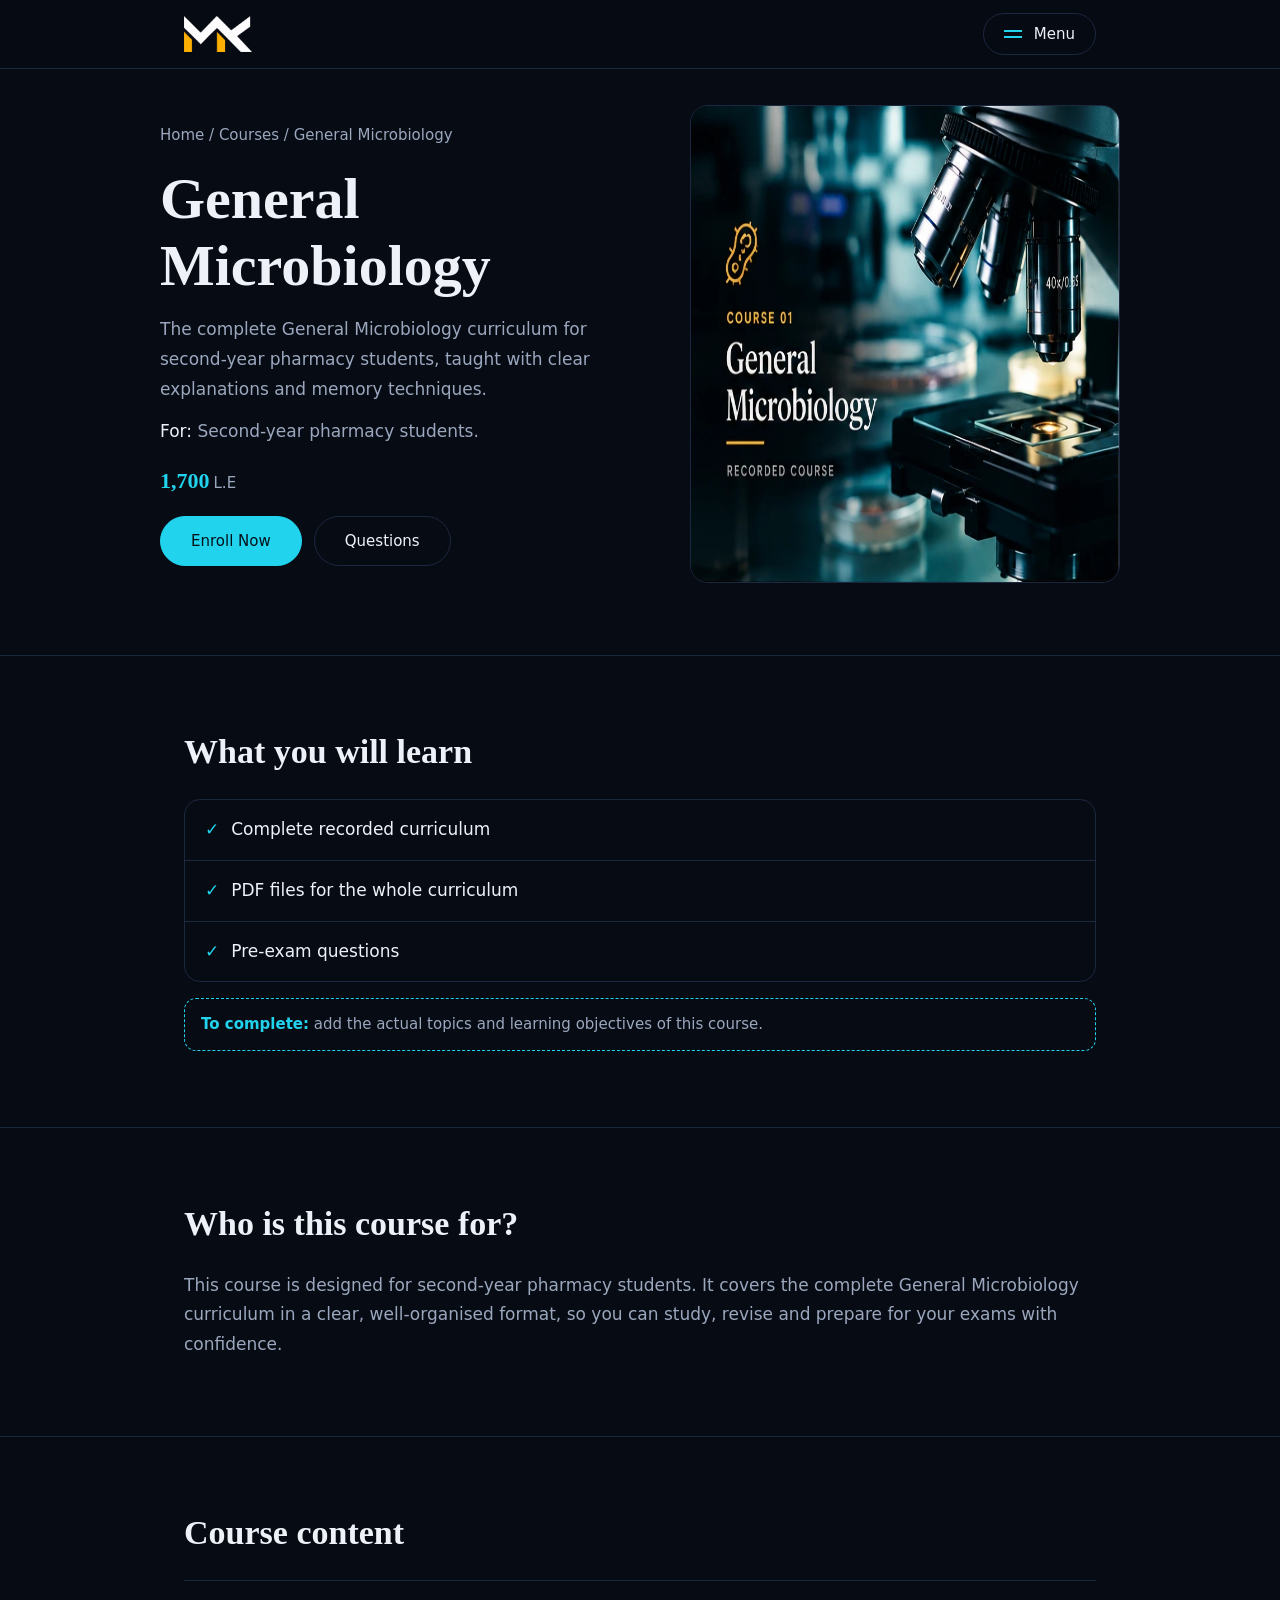
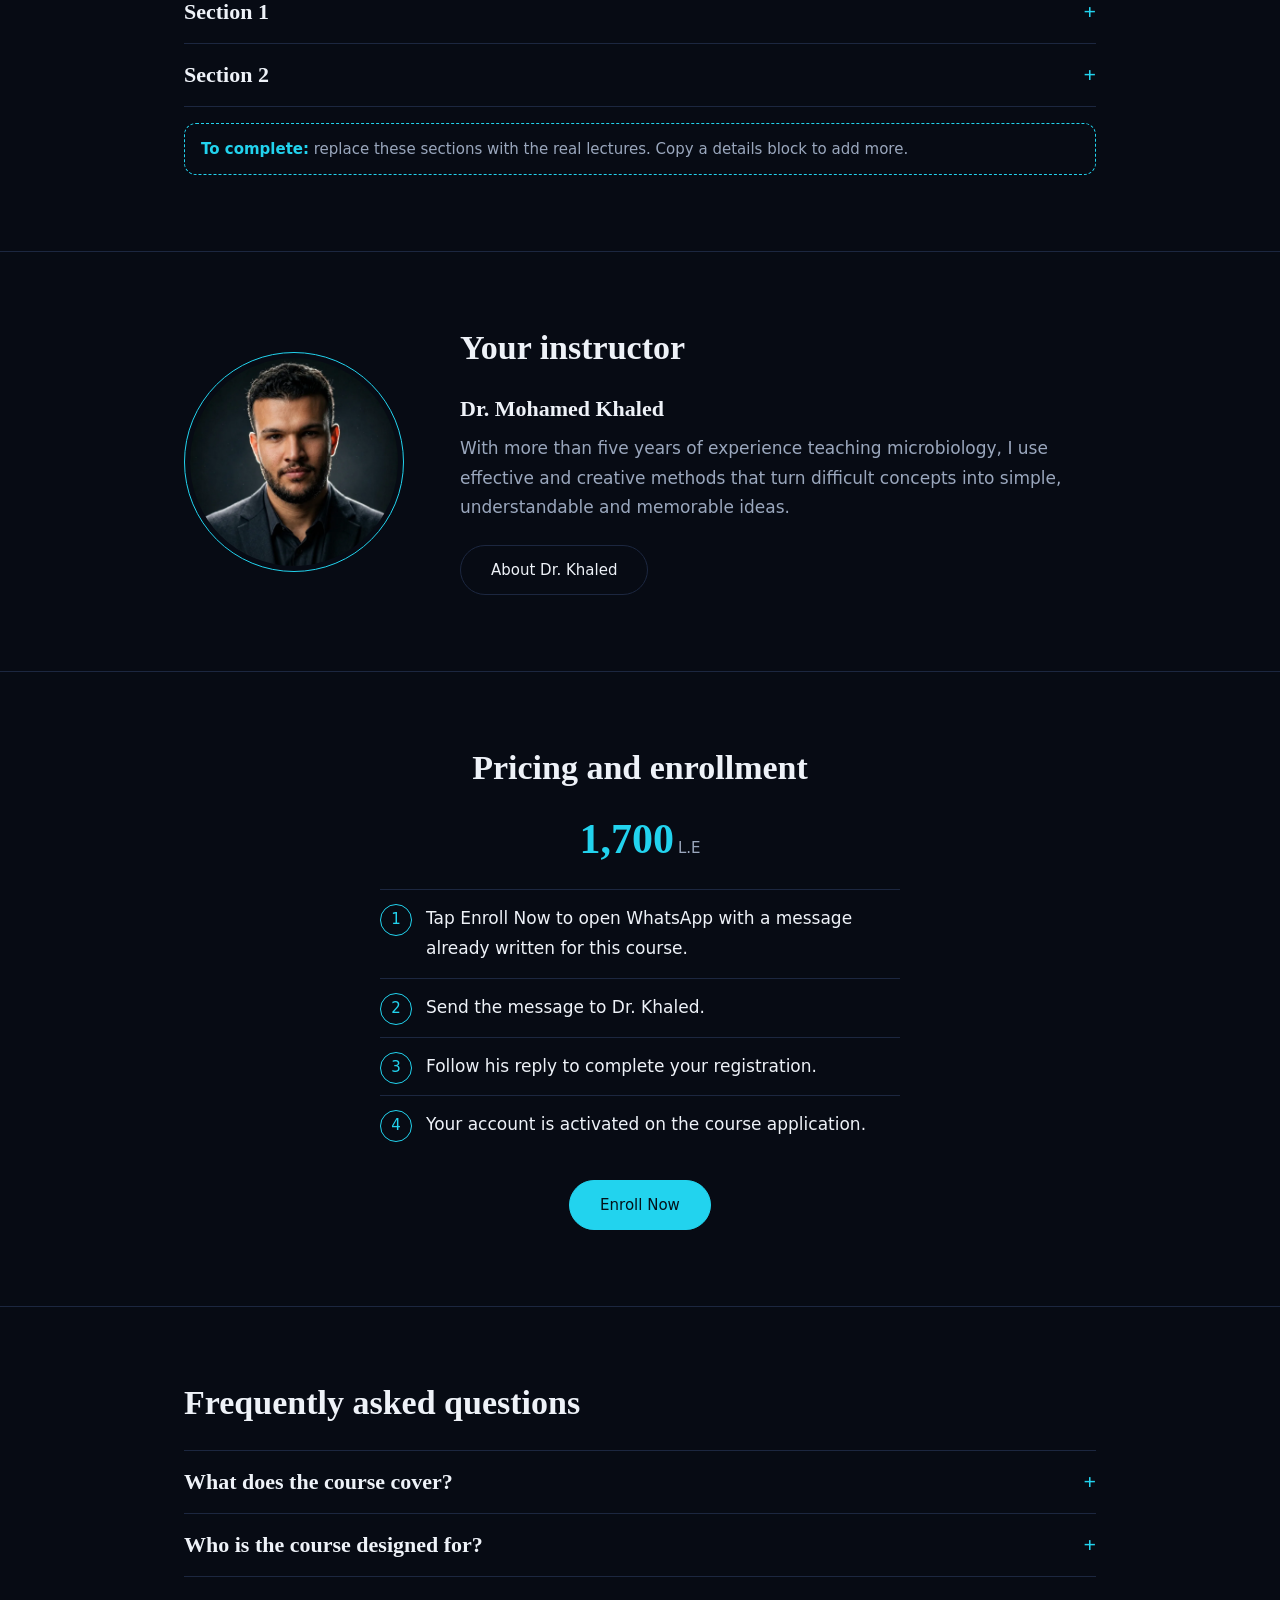
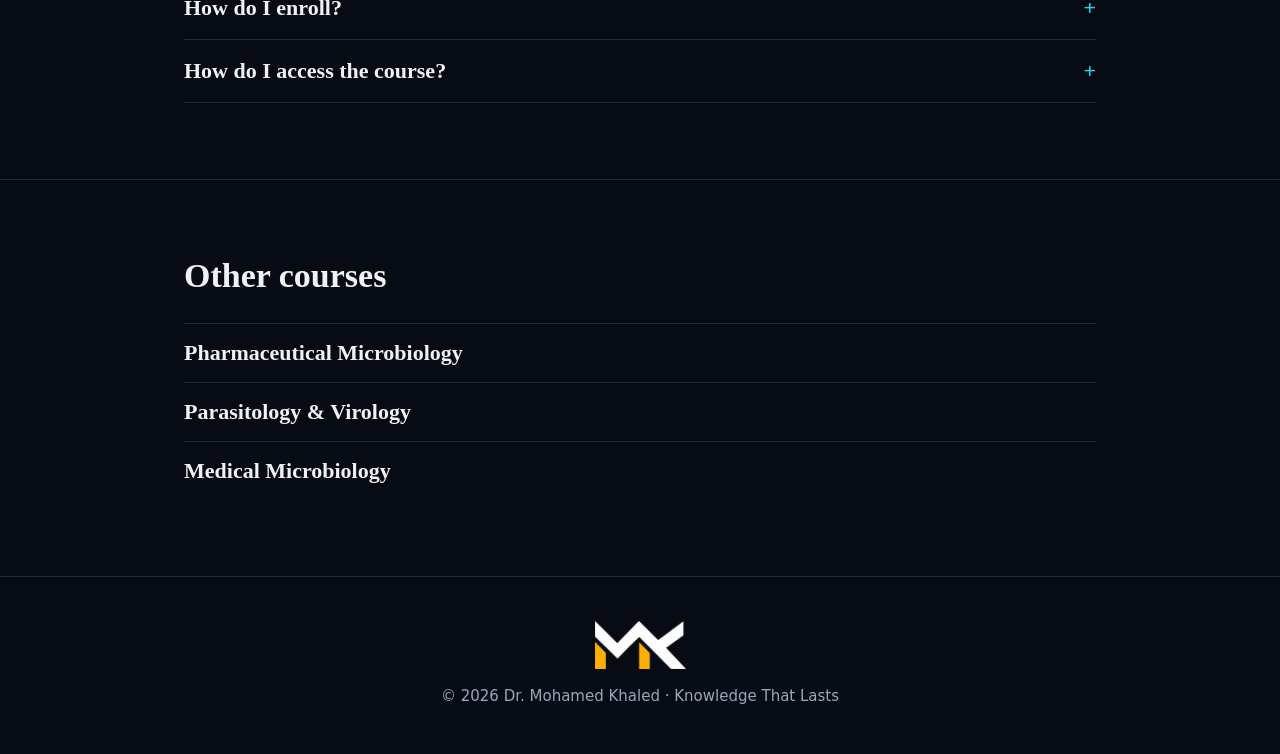
==== general-microbiology.html @ ae15f915 "Add files via upload" ====
<!DOCTYPE html>
<html lang="en"><head><meta charset="utf-8"><meta name="viewport" content="width=device-width,initial-scale=1,viewport-fit=cover">
<title>General Microbiology Course | Dr. Mohamed Khaled</title><meta name="description" content="General Microbiology course for second-year pharmacy students by Dr. Mohamed Khaled: complete recorded curriculum, PDF files and pre-exam questions. 1,700 L.E."><meta name="theme-color" content="#070b14">
<link rel="canonical" href="https://drkhalloud.com/general-microbiology.html"><meta name="robots" content="index,follow,max-image-preview:large">
<link rel="icon" href="/favicon.ico" sizes="48x48"><link rel="icon" type="image/png" sizes="48x48" href="/favicon-48.png"><link rel="icon" type="image/png" sizes="192x192" href="/icon-192.png"><link rel="icon" type="image/png" sizes="512x512" href="/icon-512.png"><link rel="apple-touch-icon" href="/apple-touch-icon.png">
<meta property="og:type" content="website"><meta property="og:site_name" content="Dr. Mohamed Khaled"><meta property="og:title" content="General Microbiology Course | Dr. Mohamed Khaled"><meta property="og:description" content="General Microbiology course for second-year pharmacy students by Dr. Mohamed Khaled: complete recorded curriculum, PDF files and pre-exam questions. 1,700 L.E."><meta property="og:url" content="https://drkhalloud.com/general-microbiology.html"><meta property="og:image" content="https://drkhalloud.com/og-image.png"><meta name="twitter:card" content="summary_large_image">
<link rel="preload" href="playfair-display-latin-600-normal.woff2" as="font" type="font/woff2" crossorigin><link rel="stylesheet" href="styles.css">
<script type="application/ld+json">{"@context": "https://schema.org", "@type": "Course", "name": "General Microbiology", "description": "The complete General Microbiology curriculum for second-year pharmacy students, taught with clear explanations and memory techniques.", "provider": {"@type": "Person", "@id": "https://drkhalloud.com/#person", "name": "Mohamed Khaled", "alternateName": ["Dr. Mohamed Khaled", "Dr. Khalloud", "dr.khalloud"], "jobTitle": "Medical educator", "url": "https://drkhalloud.com/", "image": "https://drkhalloud.com/og-image.png", "email": "dr.mkhaled.edu@gmail.com"}, "offers": {"@type": "Offer", "price": "1700", "priceCurrency": "EGP", "url": "https://drkhalloud.com/general-microbiology.html"}}</script>
</head><body>
<header><div class="wrap bar"><a href="index.html" aria-label="Dr. Mohamed Khaled, home"><img src="logo.png" alt="MK logo" width="68" height="36"></a><button class="pill" id="open" aria-expanded="false" aria-controls="menu"><i></i>Menu</button></div></header>
<div class="overlay" id="menu" role="dialog" aria-modal="true" aria-label="Menu"><div class="top"><img src="logo.png" alt="MK logo" width="68" height="36"><button class="pill" id="close">Close</button></div>
<nav><a href="index.html">Home</a><a href="index.html#courses">Courses</a><a href="index.html#instructor">Instructor</a><a href="index.html#contact">Contact</a></nav></div>
<main id="top"><div class="wrap chero"><div><p class="crumb"><a href="index.html">Home</a> / <a href="index.html#courses">Courses</a> / General Microbiology</p><h1>General Microbiology</h1><p class="soft" style="margin-top:16px">The complete General Microbiology curriculum for second-year pharmacy students, taught with clear explanations and memory techniques.</p>
<p class="soft" style="margin-top:12px"><b style="color:var(--text);font-weight:500">For:</b> Second-year pharmacy students.</p>
<div class="facts"><span class="price">1,700<small>L.E</small></span></div><div class="btns"><a class="btn" href="https://wa.me/201142533114?text=I%20want%20to%20register%20for%20General%20Microbiology%20course">Enroll Now</a><a class="btn line" href="#faq">Questions</a></div></div>
<img src="general-microbiology.webp" alt="General Microbiology course cover" width="720" height="478"></div>
<section id="learn"><div class="wrap"><h2>What you will learn</h2><ul class="list"><li>Complete recorded curriculum</li><li>PDF files for the whole curriculum</li><li>Pre-exam questions</li></ul><p class="todo"><b>To complete:</b> add the actual topics and learning objectives of this course.</p></div></section>
<section><div class="wrap"><h2>Who is this course for?</h2><p class="soft">This course is designed for second-year pharmacy students. It covers the complete General Microbiology curriculum in a clear, well-organised format, so you can study, revise and prepare for your exams with confidence.</p></div></section>
<section id="content"><div class="wrap"><h2>Course content</h2>
<details><summary>Section 1</summary><div>[Add section title and lectures]</div></details>
<details><summary>Section 2</summary><div>[Add section title and lectures]</div></details>
<p class="todo"><b>To complete:</b> replace these sections with the real lectures. Copy a details block to add more.</p></div></section>
<section id="instructor"><div class="wrap who"><div class="photo"><img src="photo.webp" alt="Dr. Mohamed Khaled" width="640" height="640" loading="lazy"></div><div><h2>Your instructor</h2><h3>Dr. Mohamed Khaled</h3><p class="soft" style="margin:10px 0 22px">With more than five years of experience teaching microbiology, I use effective and creative methods that turn difficult concepts into simple, understandable and memorable ideas.</p><a class="btn line" href="index.html#instructor">About Dr. Khaled</a></div></div></section>
<section id="enroll" class="cta"><div class="wrap"><h2>Pricing and enrollment</h2><p class="price" style="font-size:42px">1,700<small>L.E</small></p>
<ol class="steps" style="text-align:left;max-width:520px;margin:26px auto"><li>Tap Enroll Now to open WhatsApp with a message already written for this course.</li><li>Send the message to Dr. Khaled.</li><li>Follow his reply to complete your registration.</li><li>Your account is activated on the course application.</li></ol>
<div class="btns"><a class="btn" href="https://wa.me/201142533114?text=I%20want%20to%20register%20for%20General%20Microbiology%20course">Enroll Now</a></div></div></section>
<section id="faq"><div class="wrap"><h2>Frequently asked questions</h2>
<details><summary>What does the course cover?</summary><div>The course covers the complete General Microbiology curriculum for second-year pharmacy students. It includes the full recorded curriculum, PDF files for the whole curriculum, and pre-exam questions.</div></details>
<details><summary>Who is the course designed for?</summary><div>It is designed for second-year pharmacy students.</div></details>
<details><summary>How do I enroll?</summary><div>Tap Enroll Now. It opens WhatsApp with a pre-written message for this course. Send it to Dr. Khaled to start your registration.</div></details>
<details><summary>How do I access the course?</summary><div>After you register, your account is activated on the course application, where you can access the course.</div></details>
</div></section>
<section><div class="wrap"><h2>Other courses</h2><div class="more"><a href="pharmaceutical-microbiology.html">Pharmaceutical Microbiology</a><a href="parasitology-virology.html">Parasitology &amp; Virology</a><a href="medical-microbiology.html">Medical Microbiology</a></div></div></section>
</main>
<footer><img src="logo.png" alt="MK logo" width="91" height="48"><p>&copy; 2026 Dr. Mohamed Khaled &middot; Knowledge That Lasts</p></footer>
<script src="main.js"></script></body></html>
---- styles.css ----
@font-face{font-family:'Playfair Display';font-weight:500;font-style:normal;font-display:swap;src:url(playfair-display-latin-500-normal.woff2) format('woff2')}
@font-face{font-family:'Playfair Display';font-weight:600;font-style:normal;font-display:swap;src:url(playfair-display-latin-600-normal.woff2) format('woff2')}
@font-face{font-family:'Playfair Display';font-weight:500;font-style:italic;font-display:swap;src:url(playfair-display-latin-500-italic.woff2) format('woff2')}
@font-face{font-family:'Inter';font-weight:400;font-style:normal;font-display:swap;src:url(inter-latin-400-normal.woff2) format('woff2')}
@font-face{font-family:'Inter';font-weight:500;font-style:normal;font-display:swap;src:url(inter-latin-500-normal.woff2) format('woff2')}
:root{--bg:#070b14;--card:#0d1424;--rule:#1c2740;--text:#eef2f8;--soft:#9aa7bd;--ac:#22d3ee;--serif:'Playfair Display',Georgia,serif;--sans:'Inter',system-ui,-apple-system,'Segoe UI',sans-serif;--sm:15px;--base:17px;--lg:22px;--xl:34px;--xxl:clamp(36px,9vw,58px)}
*{box-sizing:border-box;margin:0;padding:0}
html{background:var(--bg);scroll-behavior:smooth;scroll-padding-top:84px;max-width:100%;overflow-x:hidden}
body{font:400 var(--base)/1.75 var(--sans);background:var(--bg);color:var(--text);padding:env(safe-area-inset-top,0) 0 env(safe-area-inset-bottom,0);-webkit-font-smoothing:antialiased;max-width:100%;overflow-x:hidden}
body.lock{overflow:hidden}
a{color:inherit}img{max-width:100%;display:block}
:focus-visible{outline:2px solid var(--ac);outline-offset:3px}
.wrap{width:100%;max-width:960px;margin:0 auto;padding:0 24px}
header{position:sticky;top:env(safe-area-inset-top,0);z-index:20;background:rgba(7,11,20,.92);backdrop-filter:blur(12px);border-bottom:1px solid var(--rule)}
.bar{display:flex;align-items:center;justify-content:space-between;height:68px}
.bar img,.overlay .top img{height:36px;width:auto}
.pill{display:flex;align-items:center;gap:12px;background:none;border:1px solid var(--rule);color:var(--text);font:500 var(--sm) var(--sans);padding:0 20px;height:42px;border-radius:999px;cursor:pointer}
.pill:hover{border-color:var(--ac)}
.pill i{display:block;width:18px;height:1.5px;background:var(--ac);box-shadow:0 6px 0 var(--ac);margin-bottom:6px}
.overlay{position:fixed;inset:0;z-index:30;background:var(--bg);display:none;flex-direction:column;padding:0 24px 30px}
.overlay.open{display:flex}
.overlay .top{display:flex;align-items:center;justify-content:space-between;height:68px}
.overlay nav{flex:1;display:flex;flex-direction:column;justify-content:center;text-align:center}
.overlay nav a{font:500 36px/1.4 var(--serif);text-decoration:none;padding:10px 0;border-bottom:1px solid var(--rule)}
.overlay nav a:last-child{border:0}.overlay nav a:hover{color:var(--ac)}
.btn{display:inline-flex;align-items:center;justify-content:center;background:var(--ac);color:#04121a;font:500 var(--sm) var(--sans);text-decoration:none;min-height:50px;padding:0 30px;border-radius:999px;border:1px solid var(--ac);transition:background .2s}
.btn:hover{background:#67e8f9}
.btn.line{background:none;color:var(--text);border-color:var(--rule)}.btn.line:hover{border-color:var(--ac);background:none}
.btns{display:flex;flex-wrap:wrap;gap:12px}
h1,h2,h3{font-family:var(--serif);font-weight:600;line-height:1.15}
h1{font-size:var(--xxl)}h2{font-size:var(--xl);margin-bottom:28px}h3{font-size:var(--lg);line-height:1.3}
.tag{font:500 var(--sm) var(--sans);color:var(--ac);letter-spacing:.04em;margin-bottom:14px}
.soft{color:var(--soft)}
section{padding:76px 0;border-top:1px solid var(--rule)}
.hero{display:grid;gap:34px;padding:44px 0 80px;text-align:center;justify-items:center;position:relative}
.hero::before{content:"";position:absolute;z-index:-1;top:0;left:50%;width:min(560px,100%);aspect-ratio:1;transform:translateX(-50%);background:radial-gradient(circle,rgba(34,211,238,.13),transparent 64%)}
.photo{width:min(200px,54vw);aspect-ratio:1;border-radius:50%;padding:5px;border:1px solid var(--ac);position:relative}
.photo img{width:100%;height:100%;object-fit:cover;border-radius:50%}
.hero p.lead{color:var(--soft);max-width:520px;margin:20px auto 28px}
.hero .btns,.crumb+h1+.btns{justify-content:center}
.way div{padding:24px 0;border-top:1px solid var(--rule)}.way div:last-child{border-bottom:1px solid var(--rule)}
.way h3{color:var(--ac);margin-bottom:4px}
.cards{display:grid;gap:20px}
.card{background:var(--card);border:1px solid var(--rule);border-radius:18px;overflow:hidden;display:flex;flex-direction:column;transition:border-color .25s}
.card:hover{border-color:rgba(34,211,238,.6)}
.card img{width:100%;aspect-ratio:3/2;object-fit:cover}
.card .b{padding:22px;display:flex;flex-direction:column;gap:8px;flex:1}
.card p{color:var(--soft);font-size:var(--sm);line-height:1.6}
.price{font:600 var(--lg) var(--serif);color:var(--ac)}.price small{font:400 var(--sm) var(--sans);color:var(--soft);margin-left:4px}
.card .row{margin-top:auto;padding-top:12px;display:flex;align-items:center;justify-content:space-between;gap:12px}
.who{display:grid;gap:30px;align-items:center;justify-items:center;text-align:center}
.who .photo{width:min(220px,60vw)}
.crumb{font-size:var(--sm);color:var(--soft);margin-bottom:18px}.crumb a{text-decoration:none}.crumb a:hover{color:var(--ac)}
.chero{display:grid;gap:30px;padding:36px 0 72px}
.chero img{border-radius:18px;border:1px solid var(--rule);width:100%}
.facts{display:flex;flex-wrap:wrap;align-items:center;gap:14px 24px;margin:22px 0}
.list{list-style:none;border:1px solid var(--rule);border-radius:16px;overflow:hidden}
.list li{padding:15px 20px}.list li+li{border-top:1px solid var(--rule)}
.list li::before{content:"\2713";color:var(--ac);margin-right:12px}
.todo{margin-top:16px;border:1px dashed var(--ac);border-radius:12px;padding:12px 16px;color:var(--soft);font-size:var(--sm)}.todo b{color:var(--ac)}
details{border-bottom:1px solid var(--rule)}details:first-of-type{border-top:1px solid var(--rule)}
summary{cursor:pointer;padding:18px 0;font:600 var(--lg) var(--serif);list-style:none;display:flex;justify-content:space-between;gap:16px}
summary::after{content:"+";color:var(--ac)}details[open] summary::after{content:"\2212"}
details>div{padding:0 0 20px;color:var(--soft)}
.preview{border:1px dashed var(--rule);border-radius:18px;aspect-ratio:16/9;display:grid;place-items:center;text-align:center;padding:24px;color:var(--soft);background:var(--card)}
.steps{counter-reset:s;list-style:none}.steps li{counter-increment:s;padding:14px 0 14px 46px;position:relative;border-top:1px solid var(--rule)}
.steps li::before{content:counter(s);position:absolute;left:0;top:14px;width:30px;height:30px;border-radius:50%;border:1px solid var(--ac);color:var(--ac);text-align:center;line-height:28px;font-size:var(--sm)}
.more a{display:block;padding:16px 0;border-top:1px solid var(--rule);text-decoration:none;font:600 var(--lg) var(--serif)}.more a:hover{color:var(--ac)}
.cta{text-align:center}.cta .btns{justify-content:center}
footer{border-top:1px solid var(--rule);padding:44px 0;text-align:center;color:var(--soft);font-size:var(--sm)}
footer img{height:48px;margin:0 auto 14px}
@media(min-width:800px){
.hero{grid-template-columns:1fr auto;text-align:left;justify-items:start;align-items:center;padding:80px 0 110px;gap:70px}
.hero .photo{order:2;width:280px}.hero p.lead{margin-left:0}.hero .btns{justify-content:flex-start}
.cards{grid-template-columns:1fr 1fr}.who{grid-template-columns:auto 1fr;text-align:left;justify-items:start;gap:56px}
.chero{grid-template-columns:1.1fr 1fr;align-items:center;gap:56px}.chero .btns{justify-content:flex-start}
}
@media(prefers-reduced-motion:reduce){html{scroll-behavior:auto}.btn,.card{transition:none}}
.todo,.chero .btns{margin-top:16px}
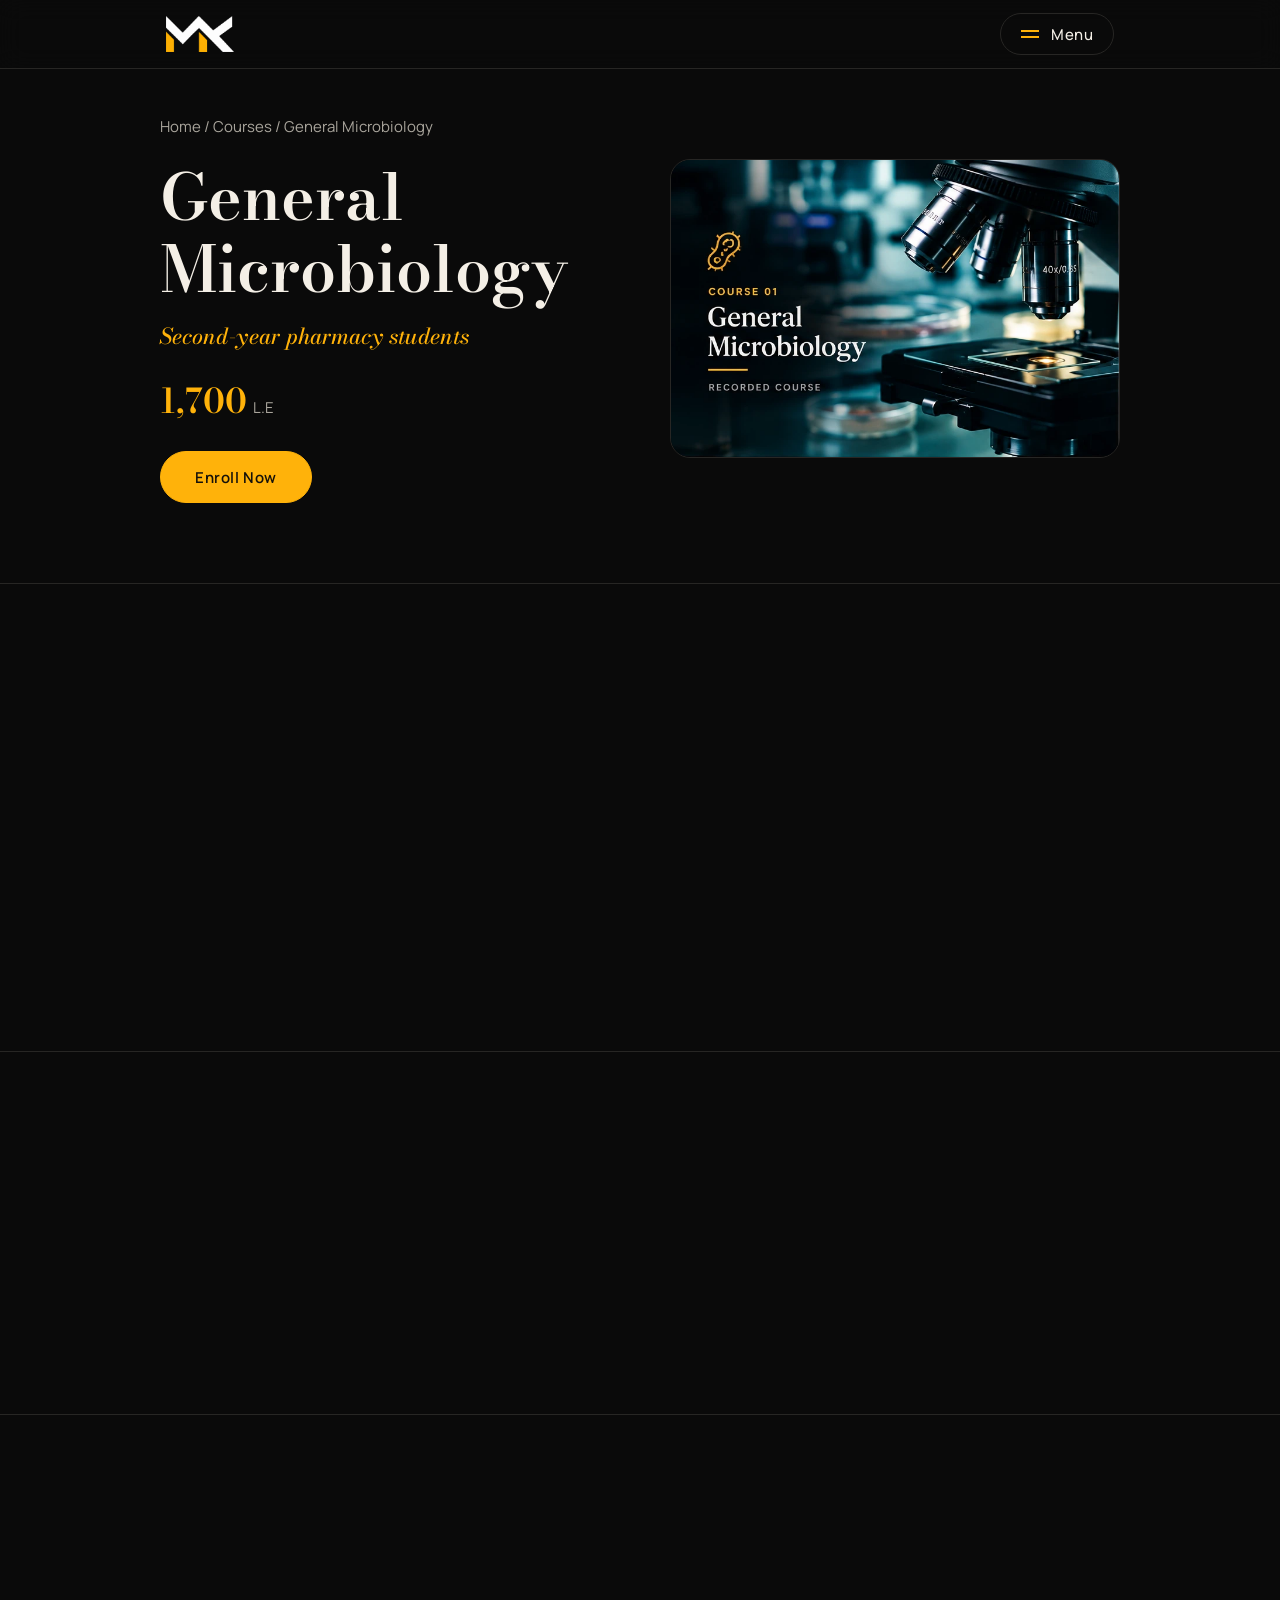
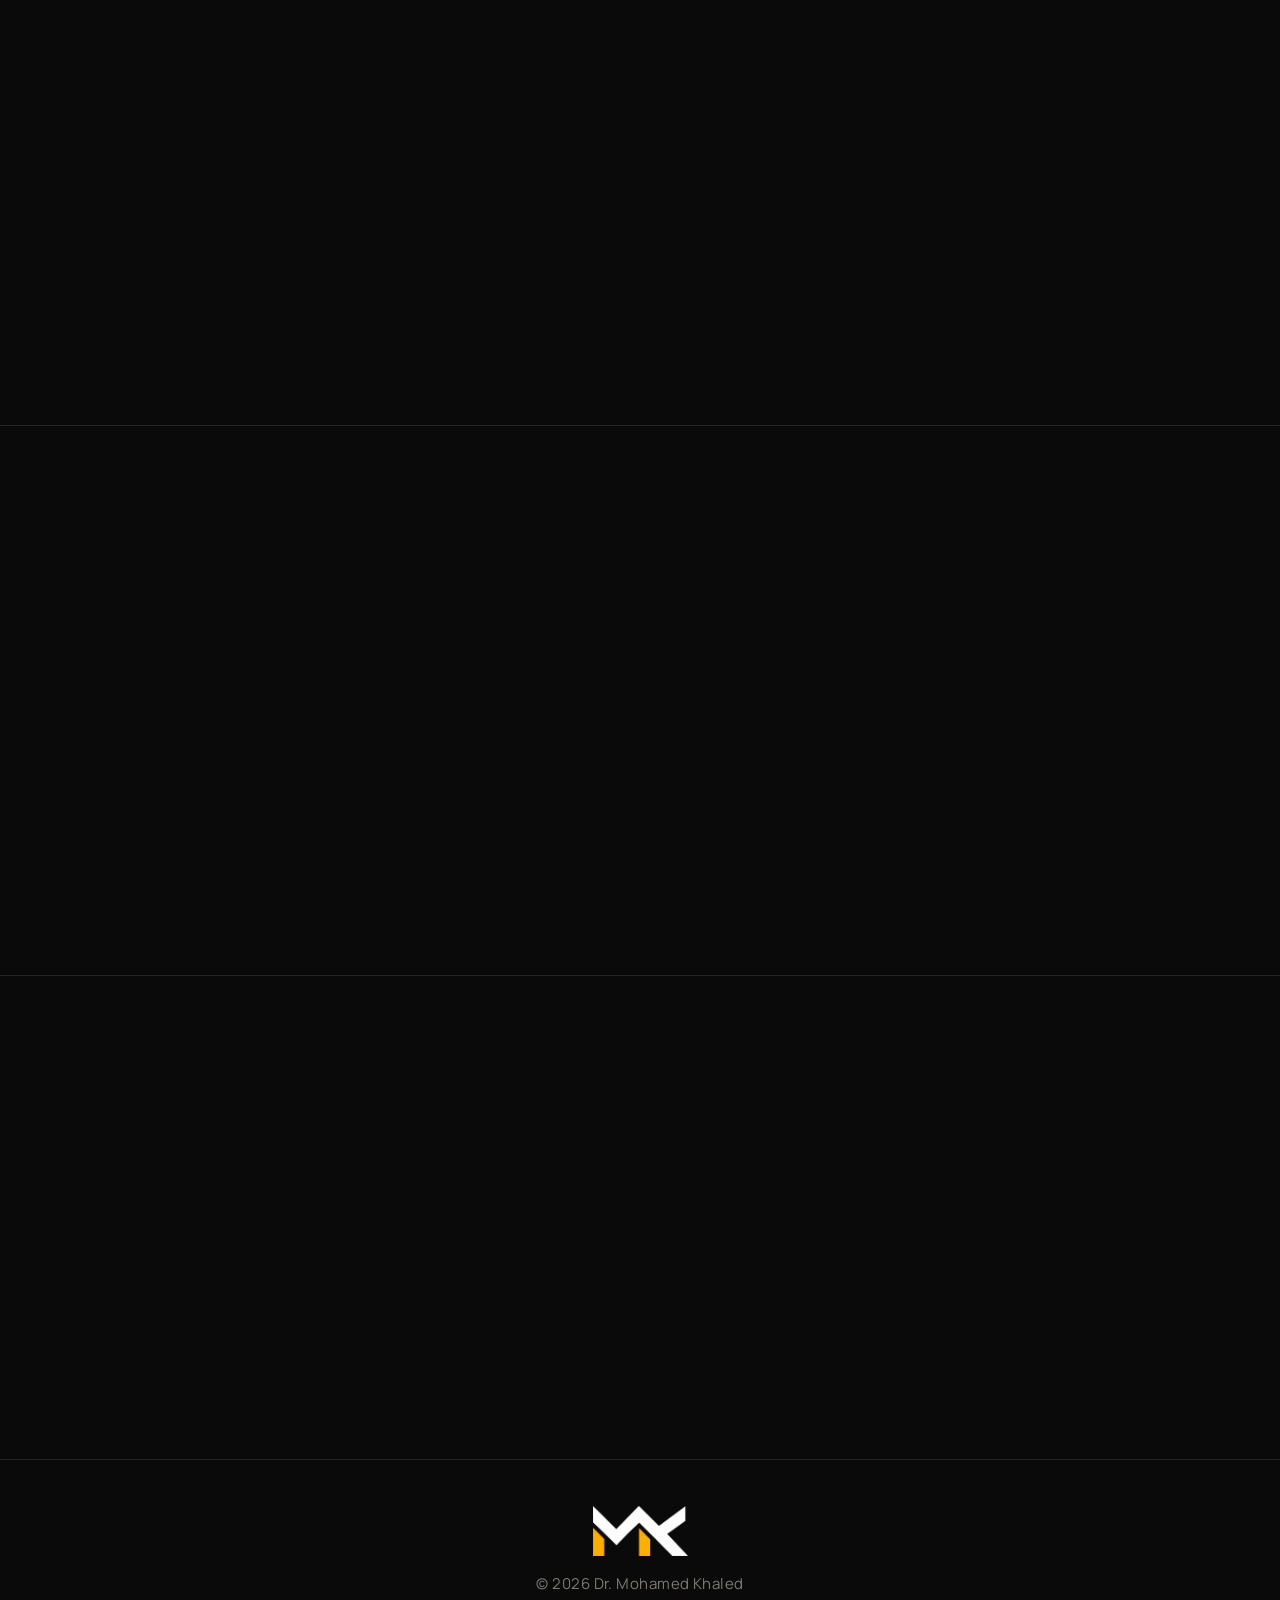
==== commit d7b2eb05: "Add files via upload" ====
--- a/general-microbiology.html
+++ b/general-microbiology.html
@@ -1,36 +1,26 @@
 <!DOCTYPE html>
 <html lang="en"><head><meta charset="utf-8"><meta name="viewport" content="width=device-width,initial-scale=1,viewport-fit=cover">
-<title>General Microbiology Course | Dr. Mohamed Khaled</title><meta name="description" content="General Microbiology course for second-year pharmacy students by Dr. Mohamed Khaled: complete recorded curriculum, PDF files and pre-exam questions. 1,700 L.E."><meta name="theme-color" content="#070b14">
+<title>General Microbiology Course | Dr. Mohamed Khaled</title><meta name="description" content="General Microbiology course for second-year pharmacy students by Dr. Mohamed Khaled: complete recorded curriculum, PDF files and pre-exam questions. 1,700 L.E."><meta name="theme-color" content="#0a0a0a">
 <link rel="canonical" href="https://drkhalloud.com/general-microbiology.html"><meta name="robots" content="index,follow,max-image-preview:large">
 <link rel="icon" href="/favicon.ico" sizes="48x48"><link rel="icon" type="image/png" sizes="48x48" href="/favicon-48.png"><link rel="icon" type="image/png" sizes="192x192" href="/icon-192.png"><link rel="icon" type="image/png" sizes="512x512" href="/icon-512.png"><link rel="apple-touch-icon" href="/apple-touch-icon.png">
 <meta property="og:type" content="website"><meta property="og:site_name" content="Dr. Mohamed Khaled"><meta property="og:title" content="General Microbiology Course | Dr. Mohamed Khaled"><meta property="og:description" content="General Microbiology course for second-year pharmacy students by Dr. Mohamed Khaled: complete recorded curriculum, PDF files and pre-exam questions. 1,700 L.E."><meta property="og:url" content="https://drkhalloud.com/general-microbiology.html"><meta property="og:image" content="https://drkhalloud.com/og-image.png"><meta name="twitter:card" content="summary_large_image">
-<link rel="preload" href="playfair-display-latin-600-normal.woff2" as="font" type="font/woff2" crossorigin><link rel="stylesheet" href="styles.css">
+<link rel="preload" href="bodoni-moda-latin-600-normal.woff2" as="font" type="font/woff2" crossorigin><link rel="stylesheet" href="styles.css"><script src="main.js"></script>
 <script type="application/ld+json">{"@context": "https://schema.org", "@type": "Course", "name": "General Microbiology", "description": "The complete General Microbiology curriculum for second-year pharmacy students, taught with clear explanations and memory techniques.", "provider": {"@type": "Person", "@id": "https://drkhalloud.com/#person", "name": "Mohamed Khaled", "alternateName": ["Dr. Mohamed Khaled", "Dr. Khalloud", "dr.khalloud"], "jobTitle": "Medical educator", "url": "https://drkhalloud.com/", "image": "https://drkhalloud.com/og-image.png", "email": "dr.mkhaled.edu@gmail.com"}, "offers": {"@type": "Offer", "price": "1700", "priceCurrency": "EGP", "url": "https://drkhalloud.com/general-microbiology.html"}}</script>
 </head><body>
-<header><div class="wrap bar"><a href="index.html" aria-label="Dr. Mohamed Khaled, home"><img src="logo.png" alt="MK logo" width="68" height="36"></a><button class="pill" id="open" aria-expanded="false" aria-controls="menu"><i></i>Menu</button></div></header>
+<header><div class="bar"><a href="index.html" aria-label="Dr. Mohamed Khaled, home"><img src="logo.png" alt="MK logo" width="68" height="36"></a><button class="pill" id="open" aria-expanded="false" aria-controls="menu"><i></i>Menu</button></div></header>
 <div class="overlay" id="menu" role="dialog" aria-modal="true" aria-label="Menu"><div class="top"><img src="logo.png" alt="MK logo" width="68" height="36"><button class="pill" id="close">Close</button></div>
-<nav><a href="index.html">Home</a><a href="index.html#courses">Courses</a><a href="index.html#instructor">Instructor</a><a href="index.html#contact">Contact</a></nav></div>
-<main id="top"><div class="wrap chero"><div><p class="crumb"><a href="index.html">Home</a> / <a href="index.html#courses">Courses</a> / General Microbiology</p><h1>General Microbiology</h1><p class="soft" style="margin-top:16px">The complete General Microbiology curriculum for second-year pharmacy students, taught with clear explanations and memory techniques.</p>
-<p class="soft" style="margin-top:12px"><b style="color:var(--text);font-weight:500">For:</b> Second-year pharmacy students.</p>
-<div class="facts"><span class="price">1,700<small>L.E</small></span></div><div class="btns"><a class="btn" href="https://wa.me/201142533114?text=I%20want%20to%20register%20for%20General%20Microbiology%20course">Enroll Now</a><a class="btn line" href="#faq">Questions</a></div></div>
-<img src="general-microbiology.webp" alt="General Microbiology course cover" width="720" height="478"></div>
-<section id="learn"><div class="wrap"><h2>What you will learn</h2><ul class="list"><li>Complete recorded curriculum</li><li>PDF files for the whole curriculum</li><li>Pre-exam questions</li></ul><p class="todo"><b>To complete:</b> add the actual topics and learning objectives of this course.</p></div></section>
-<section><div class="wrap"><h2>Who is this course for?</h2><p class="soft">This course is designed for second-year pharmacy students. It covers the complete General Microbiology curriculum in a clear, well-organised format, so you can study, revise and prepare for your exams with confidence.</p></div></section>
-<section id="content"><div class="wrap"><h2>Course content</h2>
-<details><summary>Section 1</summary><div>[Add section title and lectures]</div></details>
-<details><summary>Section 2</summary><div>[Add section title and lectures]</div></details>
-<p class="todo"><b>To complete:</b> replace these sections with the real lectures. Copy a details block to add more.</p></div></section>
-<section id="instructor"><div class="wrap who"><div class="photo"><img src="photo.webp" alt="Dr. Mohamed Khaled" width="640" height="640" loading="lazy"></div><div><h2>Your instructor</h2><h3>Dr. Mohamed Khaled</h3><p class="soft" style="margin:10px 0 22px">With more than five years of experience teaching microbiology, I use effective and creative methods that turn difficult concepts into simple, understandable and memorable ideas.</p><a class="btn line" href="index.html#instructor">About Dr. Khaled</a></div></div></section>
-<section id="enroll" class="cta"><div class="wrap"><h2>Pricing and enrollment</h2><p class="price" style="font-size:42px">1,700<small>L.E</small></p>
-<ol class="steps" style="text-align:left;max-width:520px;margin:26px auto"><li>Tap Enroll Now to open WhatsApp with a message already written for this course.</li><li>Send the message to Dr. Khaled.</li><li>Follow his reply to complete your registration.</li><li>Your account is activated on the course application.</li></ol>
-<div class="btns"><a class="btn" href="https://wa.me/201142533114?text=I%20want%20to%20register%20for%20General%20Microbiology%20course">Enroll Now</a></div></div></section>
-<section id="faq"><div class="wrap"><h2>Frequently asked questions</h2>
+<nav><a href="index.html">Home</a><a href="index.html#about">About me</a><a href="index.html#courses">Courses</a><a href="index.html#contact">Contact</a></nav></div>
+<main id="top"><div class="wrap chero" style="max-width:960px"><div><p class="crumb"><a href="index.html">Home</a> / <a href="index.html#courses">Courses</a> / General Microbiology</p><h1>General Microbiology</h1><p class="yrl">Second-year pharmacy students</p><p class="price">1,700<small>L.E</small></p><div class="btns"><a class="btn" href="https://wa.me/201142533114?text=I%20want%20to%20register%20for%20General%20Microbiology%20course">Enroll Now</a></div></div>
+<div class="im"><img src="general-microbiology.webp" alt="General Microbiology course cover" width="766" height="509"></div></div>
+<section><div class="wrap"><h2 class="rv">What is included</h2><ul class="list rv"><li>Complete recorded curriculum</li><li>PDF files for the whole curriculum</li><li>Pre-exam questions</li></ul></div></section>
+<section><div class="wrap"><h2 class="rv">Who is this course for?</h2><p class="soft rv">This course is designed for second-year pharmacy students. It covers the complete General Microbiology curriculum in a clear, well-organised format, so you can study, revise and prepare for your exams with confidence.</p></div></section>
+<section id="enroll"><div class="wrap"><h2 class="rv">How to enroll</h2><ol class="steps rv"><li>Tap Enroll Now to open WhatsApp with a message already written for this course.</li><li>Send the message to Dr. Khaled.</li><li>Follow his reply to complete your registration.</li><li>Your account is activated on the course application.</li></ol><a class="btn rv" href="https://wa.me/201142533114?text=I%20want%20to%20register%20for%20General%20Microbiology%20course">Enroll Now</a></div></section>
+<section id="faq"><div class="wrap"><h2 class="rv">Frequently asked questions</h2><div class="rv">
 <details><summary>What does the course cover?</summary><div>The course covers the complete General Microbiology curriculum for second-year pharmacy students. It includes the full recorded curriculum, PDF files for the whole curriculum, and pre-exam questions.</div></details>
 <details><summary>Who is the course designed for?</summary><div>It is designed for second-year pharmacy students.</div></details>
 <details><summary>How do I enroll?</summary><div>Tap Enroll Now. It opens WhatsApp with a pre-written message for this course. Send it to Dr. Khaled to start your registration.</div></details>
-<details><summary>How do I access the course?</summary><div>After you register, your account is activated on the course application, where you can access the course.</div></details>
-</div></section>
-<section><div class="wrap"><h2>Other courses</h2><div class="more"><a href="pharmaceutical-microbiology.html">Pharmaceutical Microbiology</a><a href="parasitology-virology.html">Parasitology &amp; Virology</a><a href="medical-microbiology.html">Medical Microbiology</a></div></div></section>
+<details><summary>How do I access the course?</summary><div>After you register, your account is activated on the course application, where you can access the course.</div></details></div></div></section>
+<section><div class="wrap"><h2 class="rv">More courses</h2><div class="more rv"><a href="pharmaceutical-microbiology.html"><span>Pharmaceutical Microbiology</span><span class="gold">&rarr;</span></a><a href="parasitology-virology.html"><span>Parasitology &amp; Virology</span><span class="gold">&rarr;</span></a><a href="medical-microbiology.html"><span>Medical Microbiology</span><span class="gold">&rarr;</span></a></div></div></section>
 </main>
-<footer><img src="logo.png" alt="MK logo" width="91" height="48"><p>&copy; 2026 Dr. Mohamed Khaled &middot; Knowledge That Lasts</p></footer>
-<script src="main.js"></script></body></html>+<footer><img src="logo.png" alt="MK logo" width="95" height="50">&copy; 2026 Dr. Mohamed Khaled</footer>
+</body></html>
--- a/styles.css
+++ b/styles.css
@@ -1,79 +1,90 @@
-@font-face{font-family:'Playfair Display';font-weight:500;font-style:normal;font-display:swap;src:url(playfair-display-latin-500-normal.woff2) format('woff2')}
-@font-face{font-family:'Playfair Display';font-weight:600;font-style:normal;font-display:swap;src:url(playfair-display-latin-600-normal.woff2) format('woff2')}
-@font-face{font-family:'Playfair Display';font-weight:500;font-style:italic;font-display:swap;src:url(playfair-display-latin-500-italic.woff2) format('woff2')}
-@font-face{font-family:'Inter';font-weight:400;font-style:normal;font-display:swap;src:url(inter-latin-400-normal.woff2) format('woff2')}
-@font-face{font-family:'Inter';font-weight:500;font-style:normal;font-display:swap;src:url(inter-latin-500-normal.woff2) format('woff2')}
-:root{--bg:#070b14;--card:#0d1424;--rule:#1c2740;--text:#eef2f8;--soft:#9aa7bd;--ac:#22d3ee;--serif:'Playfair Display',Georgia,serif;--sans:'Inter',system-ui,-apple-system,'Segoe UI',sans-serif;--sm:15px;--base:17px;--lg:22px;--xl:34px;--xxl:clamp(36px,9vw,58px)}
+@font-face{font-family:'Bodoni Moda';font-weight:500;font-style:normal;font-display:swap;src:url(bodoni-moda-latin-500-normal.woff2) format('woff2')}
+@font-face{font-family:'Bodoni Moda';font-weight:600;font-style:normal;font-display:swap;src:url(bodoni-moda-latin-600-normal.woff2) format('woff2')}
+@font-face{font-family:'Bodoni Moda';font-weight:500;font-style:italic;font-display:swap;src:url(bodoni-moda-latin-500-italic.woff2) format('woff2')}
+@font-face{font-family:'Manrope';font-weight:400;font-style:normal;font-display:swap;src:url(manrope-latin-400-normal.woff2) format('woff2')}
+@font-face{font-family:'Manrope';font-weight:500;font-style:normal;font-display:swap;src:url(manrope-latin-500-normal.woff2) format('woff2')}
+@font-face{font-family:'Manrope';font-weight:600;font-style:normal;font-display:swap;src:url(manrope-latin-600-normal.woff2) format('woff2')}
+:root{--bg:#0a0a0a;--panel:#111;--rule:#272624;--ivory:#f4efe6;--soft:#a9a59c;--gold:#ffb20a;--serif:'Bodoni Moda','Playfair Display',Georgia,serif;--sans:'Manrope',system-ui,-apple-system,'Segoe UI',sans-serif;--sm:15px;--base:17px;--lg:22px;--xl:36px;--xxl:clamp(40px,10vw,64px);--ease:cubic-bezier(.2,.7,.2,1)}
 *{box-sizing:border-box;margin:0;padding:0}
 html{background:var(--bg);scroll-behavior:smooth;scroll-padding-top:84px;max-width:100%;overflow-x:hidden}
-body{font:400 var(--base)/1.75 var(--sans);background:var(--bg);color:var(--text);padding:env(safe-area-inset-top,0) 0 env(safe-area-inset-bottom,0);-webkit-font-smoothing:antialiased;max-width:100%;overflow-x:hidden}
+body{font:400 var(--base)/1.8 var(--sans);background:var(--bg);color:var(--ivory);padding:env(safe-area-inset-top,0) 0 env(safe-area-inset-bottom,0);-webkit-font-smoothing:antialiased;max-width:100%;overflow-x:hidden}
 body.lock{overflow:hidden}
 a{color:inherit}img{max-width:100%;display:block}
-:focus-visible{outline:2px solid var(--ac);outline-offset:3px}
-.wrap{width:100%;max-width:960px;margin:0 auto;padding:0 24px}
-header{position:sticky;top:env(safe-area-inset-top,0);z-index:20;background:rgba(7,11,20,.92);backdrop-filter:blur(12px);border-bottom:1px solid var(--rule)}
-.bar{display:flex;align-items:center;justify-content:space-between;height:68px}
+:focus-visible{outline:2px solid var(--gold);outline-offset:4px}
+.sr{position:absolute;width:1px;height:1px;overflow:hidden;clip:rect(0 0 0 0);white-space:nowrap}
+.wrap{width:100%;max-width:760px;margin:0 auto;padding:0 26px}
+header{position:sticky;top:env(safe-area-inset-top,0);z-index:20;background:rgba(10,10,10,.9);backdrop-filter:blur(12px);border-bottom:1px solid var(--rule)}
+.bar{max-width:1000px;margin:0 auto;padding:0 26px;display:flex;align-items:center;justify-content:space-between;height:68px}
 .bar img,.overlay .top img{height:36px;width:auto}
-.pill{display:flex;align-items:center;gap:12px;background:none;border:1px solid var(--rule);color:var(--text);font:500 var(--sm) var(--sans);padding:0 20px;height:42px;border-radius:999px;cursor:pointer}
-.pill:hover{border-color:var(--ac)}
-.pill i{display:block;width:18px;height:1.5px;background:var(--ac);box-shadow:0 6px 0 var(--ac);margin-bottom:6px}
-.overlay{position:fixed;inset:0;z-index:30;background:var(--bg);display:none;flex-direction:column;padding:0 24px 30px}
+.pill{display:flex;align-items:center;gap:12px;background:none;border:1px solid var(--rule);color:var(--ivory);font:500 var(--sm) var(--sans);letter-spacing:.03em;padding:0 20px;height:42px;border-radius:999px;cursor:pointer;transition:border-color .3s}
+.pill:hover{border-color:var(--gold)}
+.pill i{display:block;width:18px;height:1.5px;background:var(--gold);box-shadow:0 6px 0 var(--gold);margin-bottom:6px}
+.overlay{position:fixed;inset:0;z-index:30;background:var(--bg);display:none;flex-direction:column;padding:0 26px 30px}
 .overlay.open{display:flex}
+.overlay.open nav a{animation:up .6s var(--ease) both}.overlay.open nav a:nth-child(2){animation-delay:.07s}.overlay.open nav a:nth-child(3){animation-delay:.14s}.overlay.open nav a:nth-child(4){animation-delay:.21s}
 .overlay .top{display:flex;align-items:center;justify-content:space-between;height:68px}
 .overlay nav{flex:1;display:flex;flex-direction:column;justify-content:center;text-align:center}
-.overlay nav a{font:500 36px/1.4 var(--serif);text-decoration:none;padding:10px 0;border-bottom:1px solid var(--rule)}
-.overlay nav a:last-child{border:0}.overlay nav a:hover{color:var(--ac)}
-.btn{display:inline-flex;align-items:center;justify-content:center;background:var(--ac);color:#04121a;font:500 var(--sm) var(--sans);text-decoration:none;min-height:50px;padding:0 30px;border-radius:999px;border:1px solid var(--ac);transition:background .2s}
-.btn:hover{background:#67e8f9}
-.btn.line{background:none;color:var(--text);border-color:var(--rule)}.btn.line:hover{border-color:var(--ac);background:none}
+.overlay nav a{font:500 38px/1.4 var(--serif);text-decoration:none;padding:10px 0;border-bottom:1px solid var(--rule);transition:color .3s}
+.overlay nav a:last-child{border:0}.overlay nav a:hover{color:var(--gold);font-style:italic}
+.btn{position:relative;overflow:hidden;display:inline-flex;align-items:center;justify-content:center;background:var(--gold);color:#15110a;font:600 var(--sm) var(--sans);letter-spacing:.04em;text-decoration:none;min-height:52px;padding:0 34px;border-radius:999px;border:1px solid var(--gold);transition:transform .3s var(--ease),box-shadow .3s}
+.btn::after{content:"";position:absolute;top:0;left:-70%;width:50%;height:100%;background:linear-gradient(100deg,transparent,rgba(255,255,255,.55),transparent);transform:skewX(-20deg);transition:left .7s var(--ease)}
+.btn:hover{transform:translateY(-2px);box-shadow:0 10px 30px -10px rgba(255,178,10,.6)}.btn:hover::after{left:130%}
+.btn.ghost{background:none;color:var(--gold)}.btn.ghost:hover{background:var(--gold);color:#15110a}
 .btns{display:flex;flex-wrap:wrap;gap:12px}
-h1,h2,h3{font-family:var(--serif);font-weight:600;line-height:1.15}
-h1{font-size:var(--xxl)}h2{font-size:var(--xl);margin-bottom:28px}h3{font-size:var(--lg);line-height:1.3}
-.tag{font:500 var(--sm) var(--sans);color:var(--ac);letter-spacing:.04em;margin-bottom:14px}
-.soft{color:var(--soft)}
-section{padding:76px 0;border-top:1px solid var(--rule)}
-.hero{display:grid;gap:34px;padding:44px 0 80px;text-align:center;justify-items:center;position:relative}
-.hero::before{content:"";position:absolute;z-index:-1;top:0;left:50%;width:min(560px,100%);aspect-ratio:1;transform:translateX(-50%);background:radial-gradient(circle,rgba(34,211,238,.13),transparent 64%)}
-.photo{width:min(200px,54vw);aspect-ratio:1;border-radius:50%;padding:5px;border:1px solid var(--ac);position:relative}
+h1,h2,h3{font-family:var(--serif);font-weight:600;line-height:1.12}
+h1{font-size:var(--xxl)}h2{font-size:var(--xl);margin-bottom:12px}h3{font-size:var(--lg);line-height:1.3}
+h2::after{content:"";display:block;width:44px;height:1px;background:var(--gold);margin:20px 0 36px;transform-origin:left;transition:transform .9s var(--ease) .2s}
+.js .rv h2::after,.js h2.rv::after{transform:scaleX(0)}.js .in h2::after,.js h2.in::after{transform:scaleX(1)}
+.center{text-align:center}.center h2::after{margin-left:auto;margin-right:auto;transform-origin:center}
+.soft{color:var(--soft)}.gold{color:var(--gold)}
+section{padding:86px 0;border-top:1px solid var(--rule)}
+.js .rv{opacity:0;transform:translateY(26px);transition:opacity .9s var(--ease),transform .9s var(--ease);transition-delay:var(--d,0s)}
+.js .rv.in{opacity:1;transform:none}
+@keyframes up{from{opacity:0;transform:translateY(22px)}to{opacity:1;transform:none}}
+@keyframes spin{to{transform:rotate(360deg)}}
+@keyframes grow{from{transform:scaleX(0)}to{transform:scaleX(1)}}
+.hero{text-align:center;padding:60px 0 92px;position:relative}
+.hero::before{content:"";position:absolute;z-index:-1;top:0;left:50%;width:min(560px,100%);aspect-ratio:1;transform:translateX(-50%);background:radial-gradient(circle,rgba(255,178,10,.13),transparent 64%)}
+.photo{position:relative;width:min(250px,66vw);aspect-ratio:1;margin:0 auto 46px}
+.photo::before{content:"";position:absolute;inset:-13px;border-radius:50%;padding:1.5px;background:conic-gradient(from 0deg,var(--gold),transparent 38%,var(--gold) 72%,transparent);-webkit-mask:linear-gradient(#000 0 0) content-box,linear-gradient(#000 0 0);-webkit-mask-composite:xor;mask:linear-gradient(#000 0 0) content-box exclude,linear-gradient(#000 0 0);animation:spin 14s linear infinite}
 .photo img{width:100%;height:100%;object-fit:cover;border-radius:50%}
-.hero p.lead{color:var(--soft);max-width:520px;margin:20px auto 28px}
-.hero .btns,.crumb+h1+.btns{justify-content:center}
-.way div{padding:24px 0;border-top:1px solid var(--rule)}.way div:last-child{border-bottom:1px solid var(--rule)}
-.way h3{color:var(--ac);margin-bottom:4px}
-.cards{display:grid;gap:20px}
-.card{background:var(--card);border:1px solid var(--rule);border-radius:18px;overflow:hidden;display:flex;flex-direction:column;transition:border-color .25s}
-.card:hover{border-color:rgba(34,211,238,.6)}
-.card img{width:100%;aspect-ratio:3/2;object-fit:cover}
-.card .b{padding:22px;display:flex;flex-direction:column;gap:8px;flex:1}
-.card p{color:var(--soft);font-size:var(--sm);line-height:1.6}
-.price{font:600 var(--lg) var(--serif);color:var(--ac)}.price small{font:400 var(--sm) var(--sans);color:var(--soft);margin-left:4px}
-.card .row{margin-top:auto;padding-top:12px;display:flex;align-items:center;justify-content:space-between;gap:12px}
-.who{display:grid;gap:30px;align-items:center;justify-items:center;text-align:center}
-.who .photo{width:min(220px,60vw)}
-.crumb{font-size:var(--sm);color:var(--soft);margin-bottom:18px}.crumb a{text-decoration:none}.crumb a:hover{color:var(--ac)}
-.chero{display:grid;gap:30px;padding:36px 0 72px}
-.chero img{border-radius:18px;border:1px solid var(--rule);width:100%}
-.facts{display:flex;flex-wrap:wrap;align-items:center;gap:14px 24px;margin:22px 0}
+.hero .photo{animation:up 1.2s var(--ease) both}.hero h1{animation:up 1.2s var(--ease) .2s both}
+.slogan{display:flex;align-items:center;justify-content:center;gap:16px;margin:18px 0 38px;font:500 italic var(--lg) var(--serif);color:var(--gold);animation:up 1.2s var(--ease) .4s both}
+.slogan::before,.slogan::after{content:"";width:clamp(24px,8vw,52px);height:1px;background:var(--gold);opacity:.7;animation:grow 1.4s var(--ease) .9s both}
+.slogan::before{transform-origin:right}.slogan::after{transform-origin:left}
+.hero .btn{animation:up 1.2s var(--ease) .6s both}
+.lead{font:500 var(--lg)/1.5 var(--serif);margin-bottom:16px}
+.way div{padding:28px 0;border-top:1px solid var(--rule)}.way div:last-child{border-bottom:1px solid var(--rule)}
+.way h3{font-style:italic;font-weight:500;color:var(--gold);margin-bottom:4px}
+.cards{display:grid;gap:26px}
+.card{display:block;text-decoration:none;border:1px solid var(--rule);border-radius:20px;overflow:hidden;background:var(--panel);transition:border-color .4s,transform .5s var(--ease),box-shadow .5s}
+.card:hover{border-color:rgba(255,178,10,.7);transform:translateY(-4px);box-shadow:0 24px 50px -28px rgba(255,178,10,.45)}
+.card .im{overflow:hidden;aspect-ratio:766/509;background:#0c0c0c}
+.card img{width:100%;height:100%;object-fit:cover;transition:transform 1.2s var(--ease)}.card:hover img{transform:scale(1.045)}
+.cap{display:flex;align-items:center;justify-content:space-between;gap:12px;padding:18px 22px;font-size:var(--sm)}
+.cap .yr{color:var(--soft)}.cap .go{color:var(--gold);font-weight:600;white-space:nowrap;transition:letter-spacing .4s var(--ease)}.card:hover .go{letter-spacing:.06em}
+.crumb{font-size:var(--sm);color:var(--soft);margin-bottom:22px}.crumb a{text-decoration:none}.crumb a:hover{color:var(--gold)}
+.chero{padding:44px 0 80px;display:grid;gap:36px}
+.chero .im{border:1px solid var(--rule);border-radius:20px;overflow:hidden;aspect-ratio:766/509;animation:up 1.2s var(--ease) .2s both}.chero .im img{width:100%;height:100%;object-fit:cover}
+.chero>div:first-child>*{animation:up 1s var(--ease) both}.chero>div:first-child>*:nth-child(2){animation-delay:.1s}.chero>div:first-child>*:nth-child(3){animation-delay:.2s}.chero>div:first-child>*:nth-child(4){animation-delay:.3s}.chero>div:first-child>*:nth-child(5){animation-delay:.4s}
+.yrl{font:500 italic var(--lg) var(--serif);color:var(--gold);margin:14px 0 22px}
+.price{font:600 34px var(--serif);color:var(--gold);margin-bottom:24px}.price small{font:400 var(--sm) var(--sans);color:var(--soft);margin-left:6px}
 .list{list-style:none;border:1px solid var(--rule);border-radius:16px;overflow:hidden}
-.list li{padding:15px 20px}.list li+li{border-top:1px solid var(--rule)}
-.list li::before{content:"\2713";color:var(--ac);margin-right:12px}
-.todo{margin-top:16px;border:1px dashed var(--ac);border-radius:12px;padding:12px 16px;color:var(--soft);font-size:var(--sm)}.todo b{color:var(--ac)}
+.list li{padding:17px 22px}.list li+li{border-top:1px solid var(--rule)}.list li::before{content:"\2713";color:var(--gold);margin-right:14px}
+.steps{list-style:none;counter-reset:s;margin-bottom:34px}.steps li{counter-increment:s;padding:16px 0 16px 52px;position:relative;border-top:1px solid var(--rule);color:var(--soft)}
+.steps li:last-child{border-bottom:1px solid var(--rule)}
+.steps li::before{content:counter(s);position:absolute;left:0;top:14px;width:32px;height:32px;border-radius:50%;border:1px solid var(--gold);color:var(--gold);text-align:center;line-height:30px;font-size:var(--sm)}
 details{border-bottom:1px solid var(--rule)}details:first-of-type{border-top:1px solid var(--rule)}
-summary{cursor:pointer;padding:18px 0;font:600 var(--lg) var(--serif);list-style:none;display:flex;justify-content:space-between;gap:16px}
-summary::after{content:"+";color:var(--ac)}details[open] summary::after{content:"\2212"}
-details>div{padding:0 0 20px;color:var(--soft)}
-.preview{border:1px dashed var(--rule);border-radius:18px;aspect-ratio:16/9;display:grid;place-items:center;text-align:center;padding:24px;color:var(--soft);background:var(--card)}
-.steps{counter-reset:s;list-style:none}.steps li{counter-increment:s;padding:14px 0 14px 46px;position:relative;border-top:1px solid var(--rule)}
-.steps li::before{content:counter(s);position:absolute;left:0;top:14px;width:30px;height:30px;border-radius:50%;border:1px solid var(--ac);color:var(--ac);text-align:center;line-height:28px;font-size:var(--sm)}
-.more a{display:block;padding:16px 0;border-top:1px solid var(--rule);text-decoration:none;font:600 var(--lg) var(--serif)}.more a:hover{color:var(--ac)}
-.cta{text-align:center}.cta .btns{justify-content:center}
-footer{border-top:1px solid var(--rule);padding:44px 0;text-align:center;color:var(--soft);font-size:var(--sm)}
-footer img{height:48px;margin:0 auto 14px}
-@media(min-width:800px){
-.hero{grid-template-columns:1fr auto;text-align:left;justify-items:start;align-items:center;padding:80px 0 110px;gap:70px}
-.hero .photo{order:2;width:280px}.hero p.lead{margin-left:0}.hero .btns{justify-content:flex-start}
-.cards{grid-template-columns:1fr 1fr}.who{grid-template-columns:auto 1fr;text-align:left;justify-items:start;gap:56px}
-.chero{grid-template-columns:1.1fr 1fr;align-items:center;gap:56px}.chero .btns{justify-content:flex-start}
+summary{cursor:pointer;padding:20px 0;font:600 var(--lg)/1.3 var(--serif);list-style:none;display:flex;justify-content:space-between;gap:16px}
+summary::-webkit-details-marker{display:none}summary::after{content:"+";color:var(--gold);transition:transform .4s var(--ease)}details[open] summary::after{transform:rotate(45deg)}
+details>div{padding:0 0 22px;color:var(--soft);animation:up .6s var(--ease)}
+.more a{display:flex;justify-content:space-between;padding:18px 0;border-top:1px solid var(--rule);text-decoration:none;font:500 var(--lg) var(--serif);transition:color .3s,padding .4s var(--ease)}
+.more a:last-child{border-bottom:1px solid var(--rule)}.more a:hover{color:var(--gold);padding-left:8px}
+.mail{display:block;margin:26px auto 0;width:max-content;max-width:100%;text-decoration:none;border-bottom:1px solid var(--gold);word-break:break-all;transition:color .3s}.mail:hover{color:var(--gold)}
+footer{border-top:1px solid var(--rule);padding:46px 0;text-align:center;color:#7d7a73;font-size:var(--sm);letter-spacing:.03em}
+footer img{height:50px;margin:0 auto 14px}
+@media(min-width:820px){
+.wrap{max-width:900px}.cards{grid-template-columns:1fr 1fr}
+.chero{grid-template-columns:1fr 1fr;align-items:center;gap:60px}
 }
-@media(prefers-reduced-motion:reduce){html{scroll-behavior:auto}.btn,.card{transition:none}}
-.todo,.chero .btns{margin-top:16px}
+@media(prefers-reduced-motion:reduce){*,*::before,*::after{animation:none!important;transition:none!important}.js .rv{opacity:1;transform:none}.js .rv h2::after{transform:none}}
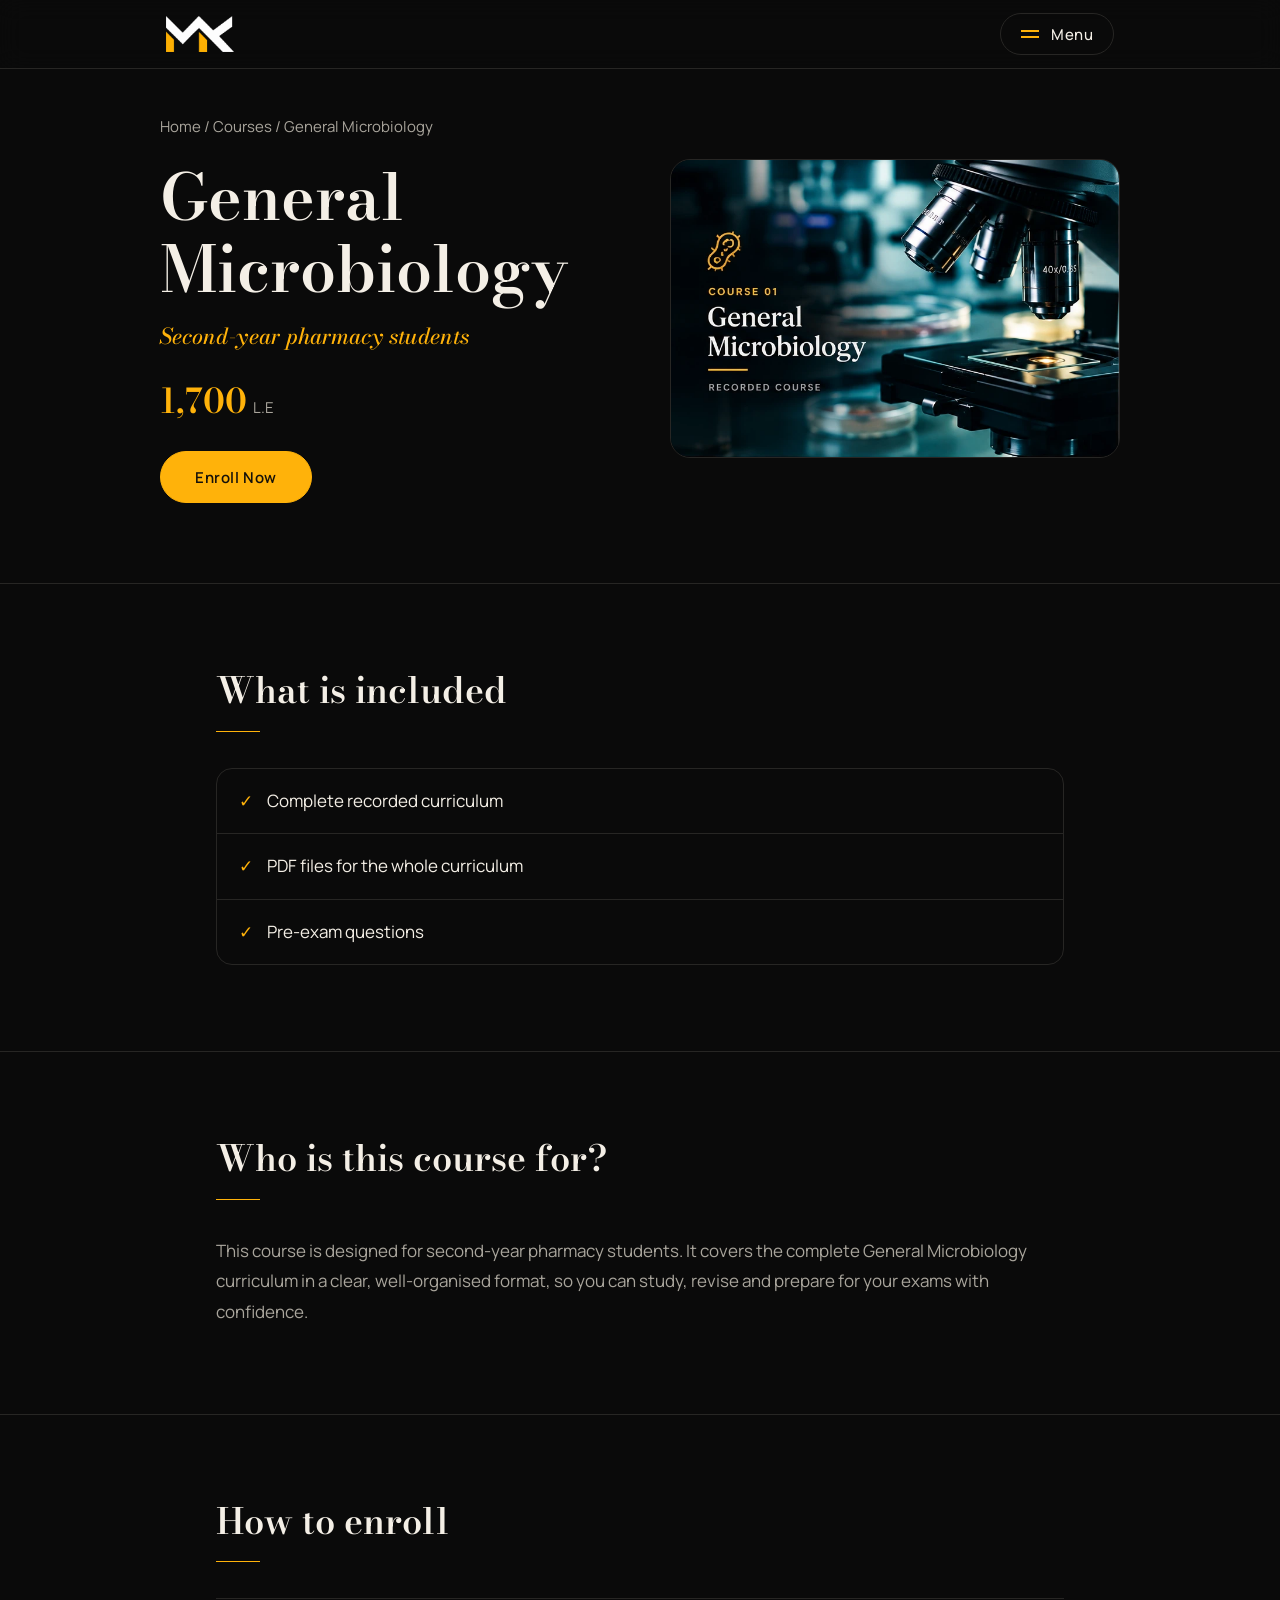
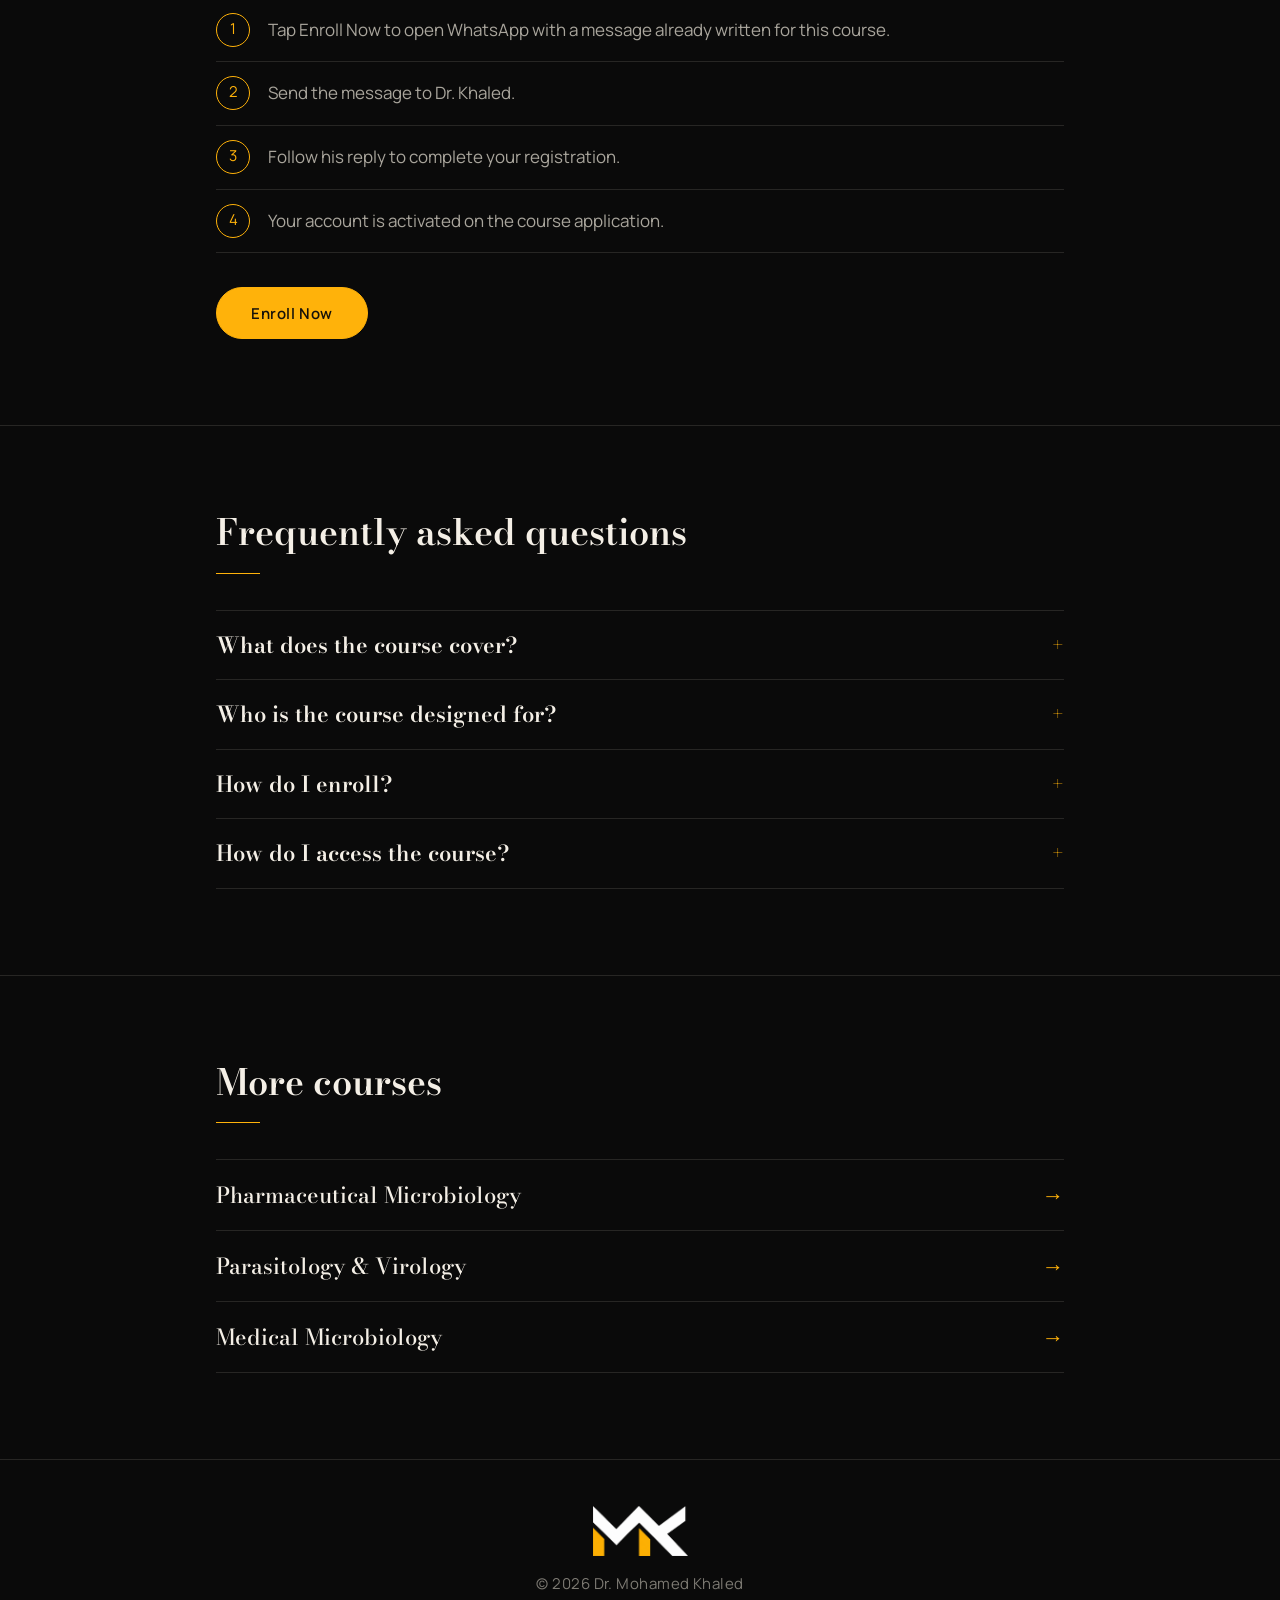
==== commit 28bf7ec5: "Add files via upload" ====
--- a/general-microbiology.html
+++ b/general-microbiology.html
@@ -4,7 +4,97 @@
 <link rel="canonical" href="https://drkhalloud.com/general-microbiology.html"><meta name="robots" content="index,follow,max-image-preview:large">
 <link rel="icon" href="/favicon.ico" sizes="48x48"><link rel="icon" type="image/png" sizes="48x48" href="/favicon-48.png"><link rel="icon" type="image/png" sizes="192x192" href="/icon-192.png"><link rel="icon" type="image/png" sizes="512x512" href="/icon-512.png"><link rel="apple-touch-icon" href="/apple-touch-icon.png">
 <meta property="og:type" content="website"><meta property="og:site_name" content="Dr. Mohamed Khaled"><meta property="og:title" content="General Microbiology Course | Dr. Mohamed Khaled"><meta property="og:description" content="General Microbiology course for second-year pharmacy students by Dr. Mohamed Khaled: complete recorded curriculum, PDF files and pre-exam questions. 1,700 L.E."><meta property="og:url" content="https://drkhalloud.com/general-microbiology.html"><meta property="og:image" content="https://drkhalloud.com/og-image.png"><meta name="twitter:card" content="summary_large_image">
-<link rel="preload" href="bodoni-moda-latin-600-normal.woff2" as="font" type="font/woff2" crossorigin><link rel="stylesheet" href="styles.css"><script src="main.js"></script>
+<link rel="preload" href="bodoni-moda-latin-600-normal.woff2" as="font" type="font/woff2" crossorigin><style>@font-face{font-family:'Bodoni Moda';font-weight:500;font-style:normal;font-display:swap;src:url(bodoni-moda-latin-500-normal.woff2) format('woff2')}
+@font-face{font-family:'Bodoni Moda';font-weight:600;font-style:normal;font-display:swap;src:url(bodoni-moda-latin-600-normal.woff2) format('woff2')}
+@font-face{font-family:'Bodoni Moda';font-weight:500;font-style:italic;font-display:swap;src:url(bodoni-moda-latin-500-italic.woff2) format('woff2')}
+@font-face{font-family:'Manrope';font-weight:400;font-style:normal;font-display:swap;src:url(manrope-latin-400-normal.woff2) format('woff2')}
+@font-face{font-family:'Manrope';font-weight:500;font-style:normal;font-display:swap;src:url(manrope-latin-500-normal.woff2) format('woff2')}
+@font-face{font-family:'Manrope';font-weight:600;font-style:normal;font-display:swap;src:url(manrope-latin-600-normal.woff2) format('woff2')}
+:root{--bg:#0a0a0a;--panel:#111;--rule:#272624;--ivory:#f4efe6;--soft:#a9a59c;--gold:#ffb20a;--serif:'Bodoni Moda','Playfair Display',Georgia,serif;--sans:'Manrope',system-ui,-apple-system,'Segoe UI',sans-serif;--sm:15px;--base:17px;--lg:22px;--xl:36px;--xxl:clamp(40px,10vw,64px);--ease:cubic-bezier(.2,.7,.2,1)}
+*{box-sizing:border-box;margin:0;padding:0}
+html{background:var(--bg);scroll-behavior:smooth;scroll-padding-top:84px;max-width:100%;overflow-x:hidden}
+body{font:400 var(--base)/1.8 var(--sans);background:var(--bg);color:var(--ivory);padding:env(safe-area-inset-top,0) 0 env(safe-area-inset-bottom,0);-webkit-font-smoothing:antialiased;max-width:100%;overflow-x:hidden}
+body.lock{overflow:hidden}
+a{color:inherit}img{max-width:100%;display:block}
+:focus-visible{outline:2px solid var(--gold);outline-offset:4px}
+.sr{position:absolute;width:1px;height:1px;overflow:hidden;clip:rect(0 0 0 0);white-space:nowrap}
+.wrap{width:100%;max-width:760px;margin:0 auto;padding:0 26px}
+header{position:sticky;top:env(safe-area-inset-top,0);z-index:20;background:rgba(10,10,10,.9);backdrop-filter:blur(12px);border-bottom:1px solid var(--rule)}
+.bar{max-width:1000px;margin:0 auto;padding:0 26px;display:flex;align-items:center;justify-content:space-between;height:68px}
+.bar img,.overlay .top img{height:36px;width:auto}
+.pill{display:flex;align-items:center;gap:12px;background:none;border:1px solid var(--rule);color:var(--ivory);font:500 var(--sm) var(--sans);letter-spacing:.03em;padding:0 20px;height:42px;border-radius:999px;cursor:pointer;transition:border-color .3s}
+.pill:hover{border-color:var(--gold)}
+.pill i{display:block;width:18px;height:1.5px;background:var(--gold);box-shadow:0 6px 0 var(--gold);margin-bottom:6px}
+.overlay{position:fixed;inset:0;z-index:30;background:var(--bg);display:none;flex-direction:column;padding:0 26px 30px}
+.overlay.open{display:flex}
+.overlay.open nav a{animation:up .6s var(--ease) both}.overlay.open nav a:nth-child(2){animation-delay:.07s}.overlay.open nav a:nth-child(3){animation-delay:.14s}.overlay.open nav a:nth-child(4){animation-delay:.21s}
+.overlay .top{display:flex;align-items:center;justify-content:space-between;height:68px}
+.overlay nav{flex:1;display:flex;flex-direction:column;justify-content:center;text-align:center}
+.overlay nav a{font:500 38px/1.4 var(--serif);text-decoration:none;padding:10px 0;border-bottom:1px solid var(--rule);transition:color .3s}
+.overlay nav a:last-child{border:0}.overlay nav a:hover{color:var(--gold);font-style:italic}
+.btn{position:relative;overflow:hidden;display:inline-flex;align-items:center;justify-content:center;background:var(--gold);color:#15110a;font:600 var(--sm) var(--sans);letter-spacing:.04em;text-decoration:none;min-height:52px;padding:0 34px;border-radius:999px;border:1px solid var(--gold);transition:transform .3s var(--ease),box-shadow .3s}
+.btn::after{content:"";position:absolute;top:0;left:-70%;width:50%;height:100%;background:linear-gradient(100deg,transparent,rgba(255,255,255,.55),transparent);transform:skewX(-20deg);transition:left .7s var(--ease)}
+.btn:hover{transform:translateY(-2px);box-shadow:0 10px 30px -10px rgba(255,178,10,.6)}.btn:hover::after{left:130%}
+.btn.ghost{background:none;color:var(--gold)}.btn.ghost:hover{background:var(--gold);color:#15110a}
+.btns{display:flex;flex-wrap:wrap;gap:12px}
+h1,h2,h3{font-family:var(--serif);font-weight:600;line-height:1.12}
+h1{font-size:var(--xxl)}h2{font-size:var(--xl);margin-bottom:12px}h3{font-size:var(--lg);line-height:1.3}
+h2::after{content:"";display:block;width:44px;height:1px;background:var(--gold);margin:20px 0 36px;transform-origin:left;transition:transform .9s var(--ease) .2s}
+.js .rv h2::after,.js h2.rv::after{transform:scaleX(0)}.js .in h2::after,.js h2.in::after{transform:scaleX(1)}
+.center{text-align:center}.center h2::after{margin-left:auto;margin-right:auto;transform-origin:center}
+.soft{color:var(--soft)}.gold{color:var(--gold)}
+section{padding:86px 0;border-top:1px solid var(--rule)}
+.js .rv{opacity:0;transform:translateY(26px);transition:opacity .9s var(--ease),transform .9s var(--ease);transition-delay:var(--d,0s)}
+.js .rv.in{opacity:1;transform:none}
+@keyframes up{from{opacity:0;transform:translateY(22px)}to{opacity:1;transform:none}}
+@keyframes spin{to{transform:rotate(360deg)}}
+@keyframes grow{from{transform:scaleX(0)}to{transform:scaleX(1)}}
+.hero{text-align:center;padding:60px 0 92px;position:relative}
+.hero::before{content:"";position:absolute;z-index:-1;top:0;left:50%;width:min(560px,100%);aspect-ratio:1;transform:translateX(-50%);background:radial-gradient(circle,rgba(255,178,10,.13),transparent 64%)}
+.photo{position:relative;width:min(250px,66vw);aspect-ratio:1;margin:0 auto 46px}
+.photo::before{content:"";position:absolute;inset:-13px;border-radius:50%;padding:1.5px;background:conic-gradient(from 0deg,var(--gold),transparent 38%,var(--gold) 72%,transparent);-webkit-mask:linear-gradient(#000 0 0) content-box,linear-gradient(#000 0 0);-webkit-mask-composite:xor;mask:linear-gradient(#000 0 0) content-box exclude,linear-gradient(#000 0 0);animation:spin 14s linear infinite}
+.photo img{position:relative;z-index:1;width:100%;height:100%;object-fit:cover;border-radius:50%}
+.hero .photo{animation:up 1.2s var(--ease) both}.hero h1{animation:up 1.2s var(--ease) .2s both}
+.slogan{display:flex;align-items:center;justify-content:center;gap:16px;margin:18px 0 38px;font:500 italic var(--lg) var(--serif);color:var(--gold);animation:up 1.2s var(--ease) .4s both}
+.slogan::before,.slogan::after{content:"";width:clamp(24px,8vw,52px);height:1px;background:var(--gold);opacity:.7;animation:grow 1.4s var(--ease) .9s both}
+.slogan::before{transform-origin:right}.slogan::after{transform-origin:left}
+.hero .btn{animation:up 1.2s var(--ease) .6s both}
+.lead{font:500 var(--lg)/1.5 var(--serif);margin-bottom:16px}
+.way div{padding:28px 0;border-top:1px solid var(--rule)}.way div:last-child{border-bottom:1px solid var(--rule)}
+.way h3{font-style:italic;font-weight:500;color:var(--gold);margin-bottom:4px}
+.cards{display:grid;gap:26px}
+.card{display:block;text-decoration:none;border:1px solid var(--rule);border-radius:20px;overflow:hidden;background:var(--panel);transition:border-color .4s,transform .5s var(--ease),box-shadow .5s}
+.card:hover{border-color:rgba(255,178,10,.7);transform:translateY(-4px);box-shadow:0 24px 50px -28px rgba(255,178,10,.45)}
+.card .im{overflow:hidden;aspect-ratio:766/509;background:#0c0c0c}
+.card img{width:100%;height:100%;object-fit:cover;transition:transform 1.2s var(--ease)}.card:hover img{transform:scale(1.045)}
+.cap{display:flex;align-items:center;justify-content:space-between;gap:12px;padding:18px 22px;font-size:var(--sm)}
+.cap .yr{color:var(--soft)}.cap .go{color:var(--gold);font-weight:600;white-space:nowrap;transition:letter-spacing .4s var(--ease)}.card:hover .go{letter-spacing:.06em}
+.crumb{font-size:var(--sm);color:var(--soft);margin-bottom:22px}.crumb a{text-decoration:none}.crumb a:hover{color:var(--gold)}
+.chero{padding:44px 0 80px;display:grid;gap:36px}
+.chero .im{border:1px solid var(--rule);border-radius:20px;overflow:hidden;aspect-ratio:766/509;animation:up 1.2s var(--ease) .2s both}.chero .im img{width:100%;height:100%;object-fit:cover}
+.chero>div:first-child>*{animation:up 1s var(--ease) both}.chero>div:first-child>*:nth-child(2){animation-delay:.1s}.chero>div:first-child>*:nth-child(3){animation-delay:.2s}.chero>div:first-child>*:nth-child(4){animation-delay:.3s}.chero>div:first-child>*:nth-child(5){animation-delay:.4s}
+.yrl{font:500 italic var(--lg) var(--serif);color:var(--gold);margin:14px 0 22px}
+.price{font:600 34px var(--serif);color:var(--gold);margin-bottom:24px}.price small{font:400 var(--sm) var(--sans);color:var(--soft);margin-left:6px}
+.list{list-style:none;border:1px solid var(--rule);border-radius:16px;overflow:hidden}
+.list li{padding:17px 22px}.list li+li{border-top:1px solid var(--rule)}.list li::before{content:"\2713";color:var(--gold);margin-right:14px}
+.steps{list-style:none;counter-reset:s;margin-bottom:34px}.steps li{counter-increment:s;padding:16px 0 16px 52px;position:relative;border-top:1px solid var(--rule);color:var(--soft)}
+.steps li:last-child{border-bottom:1px solid var(--rule)}
+.steps li::before{content:counter(s);position:absolute;left:0;top:14px;width:32px;height:32px;border-radius:50%;border:1px solid var(--gold);color:var(--gold);text-align:center;line-height:30px;font-size:var(--sm)}
+details{border-bottom:1px solid var(--rule)}details:first-of-type{border-top:1px solid var(--rule)}
+summary{cursor:pointer;padding:20px 0;font:600 var(--lg)/1.3 var(--serif);list-style:none;display:flex;justify-content:space-between;gap:16px}
+summary::-webkit-details-marker{display:none}summary::after{content:"+";color:var(--gold);transition:transform .4s var(--ease)}details[open] summary::after{transform:rotate(45deg)}
+details>div{padding:0 0 22px;color:var(--soft);animation:up .6s var(--ease)}
+.more a{display:flex;justify-content:space-between;padding:18px 0;border-top:1px solid var(--rule);text-decoration:none;font:500 var(--lg) var(--serif);transition:color .3s,padding .4s var(--ease)}
+.more a:last-child{border-bottom:1px solid var(--rule)}.more a:hover{color:var(--gold);padding-left:8px}
+.mail{display:block;margin:26px auto 0;width:max-content;max-width:100%;text-decoration:none;border-bottom:1px solid var(--gold);word-break:break-all;transition:color .3s}.mail:hover{color:var(--gold)}
+footer{border-top:1px solid var(--rule);padding:46px 0;text-align:center;color:#7d7a73;font-size:var(--sm);letter-spacing:.03em}
+footer img{height:50px;margin:0 auto 14px}
+@media(min-width:820px){
+.wrap{max-width:900px}.cards{grid-template-columns:1fr 1fr}
+.chero{grid-template-columns:1fr 1fr;align-items:center;gap:60px}
+}
+@media(prefers-reduced-motion:reduce){*,*::before,*::after{animation:none!important;transition:none!important}.js .rv{opacity:1;transform:none}.js .rv h2::after{transform:none}}
+</style><script>document.documentElement.className+=' js'</script>
 <script type="application/ld+json">{"@context": "https://schema.org", "@type": "Course", "name": "General Microbiology", "description": "The complete General Microbiology curriculum for second-year pharmacy students, taught with clear explanations and memory techniques.", "provider": {"@type": "Person", "@id": "https://drkhalloud.com/#person", "name": "Mohamed Khaled", "alternateName": ["Dr. Mohamed Khaled", "Dr. Khalloud", "dr.khalloud"], "jobTitle": "Medical educator", "url": "https://drkhalloud.com/", "image": "https://drkhalloud.com/og-image.png", "email": "dr.mkhaled.edu@gmail.com"}, "offers": {"@type": "Offer", "price": "1700", "priceCurrency": "EGP", "url": "https://drkhalloud.com/general-microbiology.html"}}</script>
 </head><body>
 <header><div class="bar"><a href="index.html" aria-label="Dr. Mohamed Khaled, home"><img src="logo.png" alt="MK logo" width="68" height="36"></a><button class="pill" id="open" aria-expanded="false" aria-controls="menu"><i></i>Menu</button></div></header>
@@ -23,4 +113,11 @@
 <section><div class="wrap"><h2 class="rv">More courses</h2><div class="more rv"><a href="pharmaceutical-microbiology.html"><span>Pharmaceutical Microbiology</span><span class="gold">&rarr;</span></a><a href="parasitology-virology.html"><span>Parasitology &amp; Virology</span><span class="gold">&rarr;</span></a><a href="medical-microbiology.html"><span>Medical Microbiology</span><span class="gold">&rarr;</span></a></div></div></section>
 </main>
 <footer><img src="logo.png" alt="MK logo" width="95" height="50">&copy; 2026 Dr. Mohamed Khaled</footer>
+<script>(function(){var m=document.getElementById('menu'),o=document.getElementById('open'),c=document.getElementById('close');
+if(m){function s(v){m.classList.toggle('open',v);document.body.classList.toggle('lock',v);o.setAttribute('aria-expanded',v);(v?c:o).focus()}
+o.onclick=function(){s(true)};c.onclick=function(){s(false)};
+m.querySelectorAll('a').forEach(function(a){a.onclick=function(){m.classList.remove('open');document.body.classList.remove('lock');o.setAttribute('aria-expanded',false)}});
+document.addEventListener('keydown',function(e){if(e.key==='Escape'&&m.classList.contains('open'))s(false)})}
+var r=document.querySelectorAll('.rv');
+if('IntersectionObserver' in window){var io=new IntersectionObserver(function(es){es.forEach(function(e){if(e.isIntersecting){e.target.classList.add('in');io.unobserve(e.target)}})},{threshold:.12});r.forEach(function(x){io.observe(x)})}else{r.forEach(function(x){x.classList.add('in')})}})();</script>
 </body></html>
